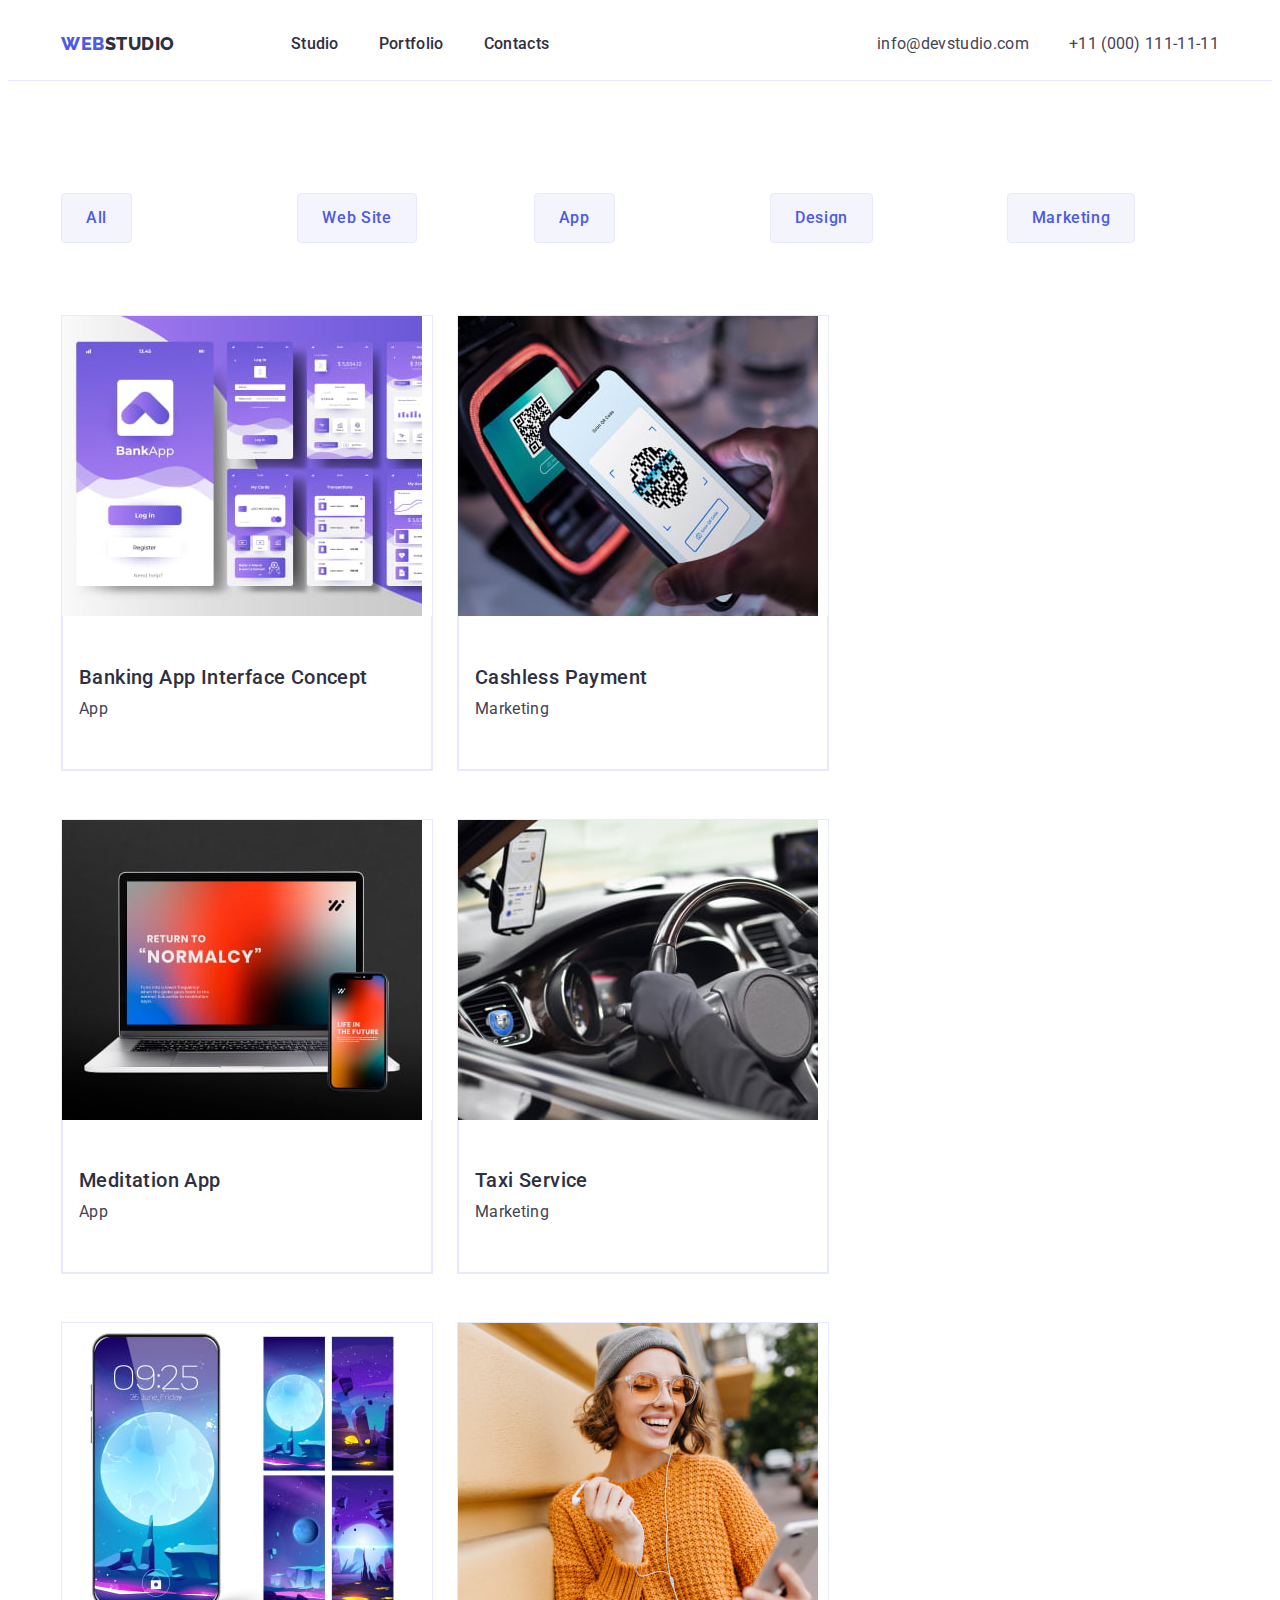
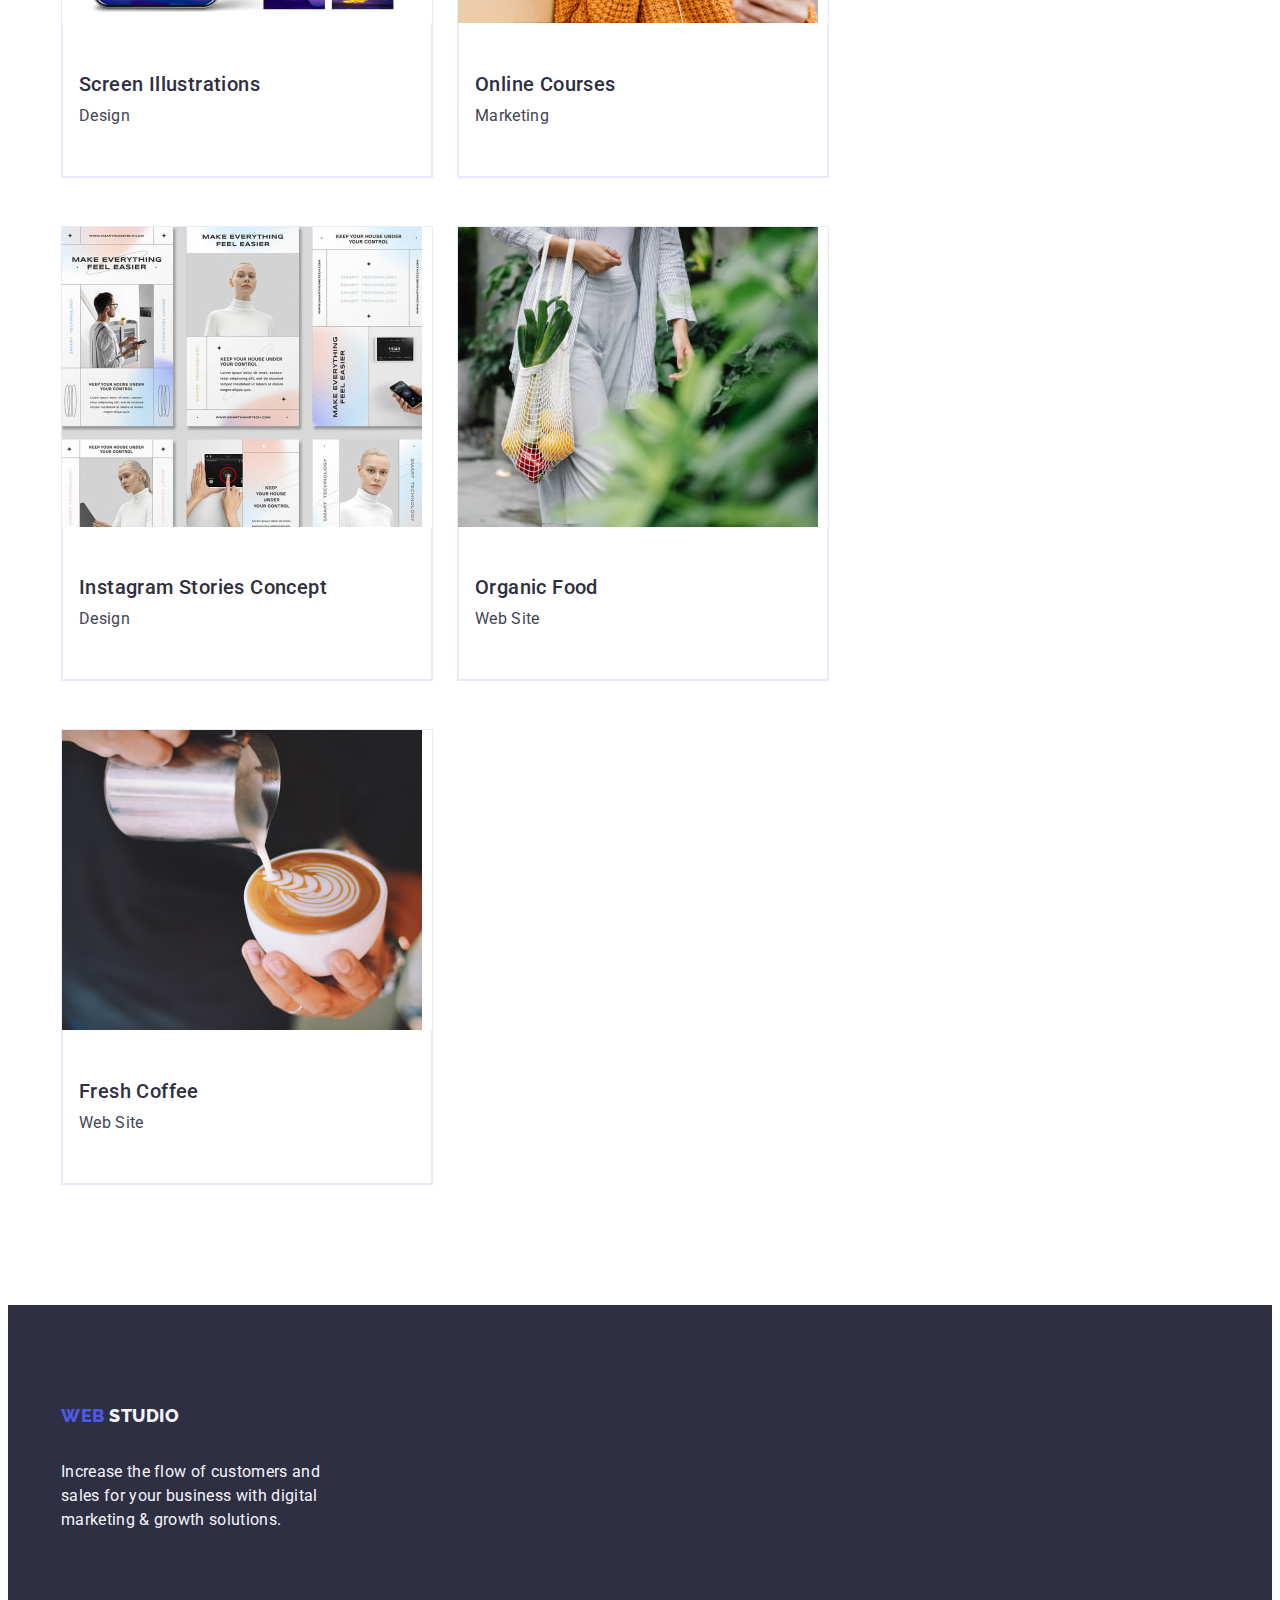
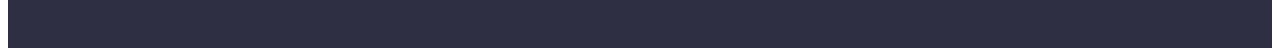
==== portfolio.html @ e8f27f3e "-s in class" ====
<!DOCTYPE html>
<html lang="en">

<head>
  <meta charset="UTF-8" />
  <meta name="viewport" content="width=device-width, initial-scale=1.0" />
  <title>Portfolio</title>
  <link rel="preconnect" href="https://fonts.googleapis.com">
  <link rel="preconnect" href="https://fonts.gstatic.com" crossorigin>
  <link
    href="https://fonts.googleapis.com/css2?family=Raleway:wght@800&family=Roboto:ital,wght@1,300;1,900&display=swap"
    rel="stylesheet">
  <link rel="stylesheet" href="https://cdnjs.cloudflare.com/ajax/libs/modern-normalize/2.0.0/modern-normalize.min.css"
    integrity="sha512-4xo8blKMVCiXpTaLzQSLSw3KFOVPWhm/TRtuPVc4WG6kUgjH6J03IBuG7JZPkcWMxJ5huwaBpOpnwYElP/m6wg=="
    crossorigin="anonymous" referrerpolicy="no-referrer" />
  <link rel="stylesheet" href="./css/styles.css" />
</head>

<body class="body">
  <div>
    <header class="block-header">
      <!--Top Line -->
      <div class="container-nav container">
        <nav class="navigation">
          <a class="link web-logo" href="./index.html">Web <span class="link studio-logo">Studio</span></a>

          <ul class="list-nav list">
            <li><a class="link-nav link" href="./index.html">Studio</a></li>
            <li><a class="link-nav link" href="./portfolio.html">Portfolio</a></li>
            <li><a class="link-nav link" href="">Contacts</a></li>
          </ul>
        </nav>
        <address class="adress">
          <ul class="list-adress list">
            <li class="asdress-menu">
              <a class="adress-link link" href="info@devstudio.com">info@devstudio.com</a>
            </li>
            <li class="asdress-menu">
              <a class="adress-link link" href="tel:+110001111111">+11 (000) 111-11-11 </a>
            </li>
          </ul>
        </address>
      </div>
    </header>

    <!-- main -->
    <main>

      <!-- Section Button -->
      <section class="section-but-port">

        <div class="container-but-port container">

          <h1 class="visually-hidden"> it cannot be empty </h1>

          <ul class="button-port-list list">
            <li class="button-port-item">
              <button class="link button-port-link" type="button">All</button>
            </li>
            <li class="button-port-item">
              <button class="link button-port-link" type="button">Web Site</button>
            </li>
            <li class="button-port-item">
              <button class="link button-port-link" type="button">App</button>
            </li>
            <li class="button-port-item">
              <button class="link button-port-link" type="button">Design</button>
            </li>
            <li class="button-port-item">
              <button class="link button-port-link" type="button">Marketing</button>
            </li>
          </ul>
          <!-- section image -->

          <ul class="images-list-port">

            <li class="images-link-port">
              <a class="link" href="#">
                <img src="./images/propose-app/img-app-1.jpg" alt="Banking App Interface Concept" width="360" />
                <div class="desc-title-port">
                  <h2 class="title-port-img">Banking App Interface Concept</h2>
                  <p class="text-desc-port">App</p>
                </div>
              </a>
            </li>

            <li class="images-link-port">
              <a class="link" href="#">
                <img class="link" src="./images/propose-app/img-app-2.jpg" alt="Cashless Payment" width="360" />
                <div class="desc-title-port">
                  <h2 class="title-port-img">Cashless Payment</h2>
                  <p class="text-desc-port">Marketing</p>
                </div>
              </a>
            </li>

            <li class="images-link-port">
              <a class="link" href="#">
                <img class="link" src="./images/propose-app/img-app-3.jpg" alt="Meditation App" width="360" />
                <div class="desc-title-port">
                  <h2 class="title-port-img">Meditation App</h2>
                  <p class="text-desc-port">App</p>
                </div>
              </a>
            </li>

            <li class="images-link-port">
              <a class="link" href="#">
                <img class="link" src="./images/marketing/img-mark-1.jpg" alt="Taxi Service" width="360" />
                <div class="desc-title-port">
                  <h2 class="title-port-img">Taxi Service</h2>
                  <p class="text-desc-port">Marketing</p>
                </div>
              </a>
            </li>

            <li class="images-link-port">
              <a class="link" href="#">
                <img class="link" src="./images/marketing/img-mark-2.jpg" alt="Screen Illustrations" width="360" />
                <div class="desc-title-port">
                  <h2 class="title-port-img">Screen Illustrations</h2>
                  <p class="text-desc-port">Design</p>
                </div>
              </a>
            </li>

            <li class="images-link-port">
              <a class="link" href="#">
                <img class="link" src="./images/marketing/img-mark-3.jpg" alt="Online Courses" width="360" />
                <div class="desc-title-port">
                  <h2 class="title-port-img">Online Courses</h2>
                  <p class="text-desc-port">Marketing</p>
                </div>
              </a>
            </li>

            <li class="images-link-port">
              <a class="link" href="#">
                <img class="link" src="./images/design-propose/img-des-1.jpg" alt="Instagram Stories Concept"
                  width="360" />
                <div class="desc-title-port">
                  <h2 class="title-port-img">Instagram Stories Concept</h2>
                  <p class="text-desc-port">Design</p>
                </div>
              </a>
            </li>

            <li class="images-link-port">
              <a class="link" href="#">
                <img class="link" src="./images/design-propose/img-des-2.jpg" alt="Organic Food" width="360" />
                <div class="desc-title-port">
                  <h2 class="title-port-img">Organic Food</h2>
                  <p class="text-desc-port">Web Site</p>
                </div>
              </a>
            </li>

            <li class="images-link-port">
              <a class="link" href="#">
                <img class="link" src="./images/design-propose/img-des-3.jpg" alt="Fresh Coffee" width="360" />
                <div class="desc-title-port">
                  <h2 class="title-port-img">Fresh Coffee</h2>
                  <p class="text-desc-port">Web Site</p>
                </div>
              </a>
            </li>

          </ul>
        </div>
      </section>
    </main>
    <footer class="footer">
      <div class="container-footer container">
        <a class="link web-logo-footer" href="./index.html">Web <span class="link studio-logo-footer">Studio</span>
        </a>
        <p class="text-desc-foot">
          Increase the flow of customers and sales for your business with digital
          marketing & growth solutions.
        </p>
      </div>
    </footer>
  </div>
</body>

</html>
---- css/styles.css ----
:root {
  --primary-white-color: #ffffff;
  --classic-background-color: #f4f4fd;
  --adres-text-color: #434455;
  --button-color: #4D5AE5;
  --nav-log-foot-color: #2e2f42;
  --brand-color: #404bbf;
  --prymary-fonts: 'Roboto', sans-serif;
  --title-font: 'Raleway', sans-serif;
  --cornflower,
  #E7E9FC;
}

/* base styles */
body {
  color: #434455;
  background-color: #ffffff;
  font-family: var(--prymary-fonts, 'Roboto', sans-serif);
  height: auto;
}

img {
  display: block;
  max-width: 100%;

}

.link {
  text-decoration: none;
}

.list {
  list-style: none;
}

/* visual hidden */
.visually-hidden {
  position: absolute;
  width: 1px;
  height: 1px;
  margin: -1px;
  border: 0;
  padding: 0;
  white-space: nowrap;
  clip-path: inset(100%);
  clip: rect(0 0 0 0);
  overflow: hidden;
}


/* container */
.container {
  max-width: 1158px;
  margin-top: 0 auto;
  margin-left: auto;
  margin-right: auto;
  padding-left: 15px;
  padding-right: 15px;


}

/* Top line */
.block-header {
  display: block;
  border-bottom: 1px solid #e7e9fc;
}

.container-nav {
  display: flex;
  justify-content: space-between;
  width: 1158px;
  height: 72px;
}

.navigation {
  display: flex;
  align-items: center;
  background-color: var(--primary-white-color, #ffffff);
}

.web-logo {
  display: flex;
  align-items: center;
  margin-right: 76px;
  font-family: "Raleway", sans-serif;
  color: #4D5AE5;
  font-size: 18px;
  font-style: normal;
  font-weight: 800;
  line-height: 1.17;
  /* 116.667% */
  letter-spacing: 0.03em;
  text-transform: uppercase;
  cursor: auto;
}

.studio-logo {
  color: var(--nav-log-foot-color, #2e2f42);
  cursor: auto;
}

.list-nav {
  display: flex;
  gap: 40px;
}

.link-nav {
  display: block;
  padding: 24px 0;
  color: var(--nav-log-foot-color, #2e2f42);
  font-style: normal;
  font-weight: 500;
  line-height: 1.5em;
  /* 150% */
  letter-spacing: 0.02em;
  text-decoration: none;
  list-style: none;

}

.link-nav:hover,
.link-nav:focus {
  color: #404bbf;
}

.adress {
  display: flex;
  align-items: center;
  font-style: normal;
}

.list-adress {
  display: flex;
  gap: 40px;
  margin: 0;
  padding: 0;
}

.adsress-menu {}

.adress-link {
  color: var(--adres-text-color, #434455);
  font-size: 16px;
  font-weight: 400;
  line-height: 1.5rem;
  /* 150% */
  letter-spacing: 0.02rem;
  text-decoration: none;
  list-style: none;
  gap: 40px;
}

.adress-link:hover,
.adress-link:focus {
  color: #404bbf
}

/* 
main section 
*/
.block-main {}

/* dark block section */
.sections-dark {
  padding: 188px 0;
  background: var(--nav-log-foot-color, #2e2f42);
}

.container-main {
  display: flex;
  padding: 0 15px;
  margin: 0 auto;
  flex-direction: column;
  align-items: center;
  margin: 0 auto;

}

.title-major {
  display: block;
  margin-bottom: 48px;
  max-width: 496px;
  margin-left: auto;
  margin-right: auto;
  font-family: 'Roboto', sans-serif;
  color: var(--primary-white-color, #ffffff);
  font-size: 56px;
  font-style: normal;
  font-weight: 700;
  line-height: 1.07;
  /* 107.143% */
  letter-spacing: 0.02em;
  text-align: center;
}


.major-button {
  display: block;
  margin-left: auto;
  margin-right: auto;
  padding: 16px 32px;
  gap: 10px;
  min-width: 169px;
  height: 56px;
  border: none;
  margin-bottom: 48px;
  background: var(--button-colors, #4d5ae5);
  color: var(--primary-white-color, #ffffff);
  font-family: 'Roboto', sans-serif;
  font-size: 16px;
  font-style: normal;
  font-weight: 500;
  line-height: 1.5;
  /* 107.143% */
  letter-spacing: 0.04em;
  cursor: pointer;
  border-radius: 4px;
}

.major-button:hover,
.major-button:focus {
  background: var(--brand-color, #404bbf);
}


/* Fatures section */
.sections-feature {
  padding: 120px 0;
  display: block;
  background-color: #FFFFFF;
}

.furture-container {
  display: flex;
  align-items: baseline;
  justify-content: space-between;
  margin: 0;
  padding: 0;
}

.future-list {
  display: flex;
  padding: 0%;
  margin: 0%;
  gap: 24px;
  align-content: space-between;

}

.title-future-desc {
  width: calc((100% - 72px) / 4);
}

.title-future {
  margin-bottom: 8px;
  color: var(--nav-log-foot-color, #2e2f42);
  font-size: 1.25rem;
  font-style: normal;
  font-weight: 500;
  line-height: 1.5rem;
  /* 120% */
  letter-spacing: 0.02em;
  text-align: center;
}

.text-desc {
  display: flex;
  margin-top: 8px;
  text-align: start;
  color: var(--adres-text-color, #434455);
  font-size: 1rem;
  font-style: normal;
  font-weight: 400;
  line-height: 1.5em;
  /* 150% */
  letter-spacing: 0.02rem;
}

/* What are we doing section */
.sections-what-are {
  padding: 120px 0;
  display: block;
  background-color: #F4F4FD;
}

.container-what-img {
  display: block;
  margin-bottom: 72px;
  flex-direction: row;
}

.title-whatare-item {
  color: var(--nav-log-foot-color, #2e2f42);
  font-size: 36px;
  font-style: normal;
  font-weight: 700;
  line-height: 1.11em;
  /* 111.111% */
  letter-spacing: 0.02em;
  text-transform: capitalize;
  text-align: center;
  margin-bottom: 72px;
  padding: 0;
}

.block-image-what {
  display: flex;
  justify-content: center;
  margin: 0;
  padding: 0;
  gap: 24px;
}



.block-image-line {
  width: calc((100% - 48px) / 3);
}

/* Team section */
.sections-team {
  padding: 120px 0;
  background-color: #F4F4FD;
}

.container-taem {
  max-width: 1158px;
  margin-top: 0 auto;
  margin-left: auto;
  margin-right: auto;
  padding-left: 15px;
  padding-right: 15px;
  flex-direction: column;
  justify-content: center;
  flex-direction: row;
}

.title-team-list {
  margin-bottom: 72px;
  color: var(--nav-log-foot-color, #2e2f42);
  font-size: 36px;
  font-style: normal;
  font-weight: 700;
  line-height: 1.11em;
  /* 111.111% */
  letter-spacing: 0.02em;
  text-transform: capitalize;
  text-align: center;
}

.team-box-list {
  display: flex;
  justify-content: center;
  gap: 24px;
  margin: 0;
  padding: 0;
}

.title-our-team {
  background-color: #FFFFFF;
  border-radius: 0px 0px 4px 4px;
  width: calc((100% - 72px) / 4);
}

.name-our-team {
  padding-top: 32px;
  padding-bottom: 32px;

}

.team-list-name {
  font-size: 20px;
  letter-spacing: 0.02em;
  font-weight: 500;
  color: var(--navy-blue);
  line-height: 1.2;
  margin-bottom: 38px;
  margin-bottom: 8px;
  text-align: center;
}

.desc-name {
  padding: 8px;
  color: var(--adres-text-color, #434455);
  font-size: 1rem;
  font-style: normal;
  font-weight: 400;
  line-height: 1.5em;
  /* 150% */
  letter-spacing: 0.02rem;
  text-align: center;
}


/* Footer section */
.footer {
  padding: 100px 0;
  background: var(--nav-log-foot-color, #2e2f42);
}

.container-footer {
  display: block;
  flex-direction: row;
}

.web-logo-footer {
  display: inline-block;
  color: var(--button-colors, #4d5ae5);
  font-family: "Raleway", sans-serif;
  font-size: 18px;
  font-style: normal;
  font-weight: 800;
  line-height: 1.17em;
  letter-spacing: 0.03em;
  text-transform: uppercase;
  margin-bottom: 16px;
}

.studio-logo-footer {
  color: #f4f4fd;
  margin-bottom: 16px;
}

.text-desc-foot {
  display: block;
  margin-bottom: 16px;
  align-items: flex-start;
  margin-top: 17.5px;
  width: 264px;
  height: auto;
  color: var(--classic-background-color, #f4f4fd);
  font-size: 16px;
  font-style: normal;
  font-weight: 400;
  line-height: 1.5rem;
  /* 150% */
  letter-spacing: 0.02rem;
}

/* Porfolio */
/* sektion button */
.section-but-port {
  padding: 96px 0 120px 0;
  display: block;
}

.container-but-port {
  justify-content: center;
}

.button-port-list {
  display: flex;
  justify-content: center;
  gap: 24px;
  margin-bottom: 72px;
  padding: 0;
}

.button-port-item {
  width: calc((100% - 48px) / 3);
}

.button-port-link {
  display: flex;
  padding: 12px 24px;
  justify-content: center;
  align-items: center;
  border-radius: 4px;
  border: 1px solid var(--cornflower, #E7E9FC);
  color: var(--button-colors, #4d5ae5);
  background-color: var(--classic-background-color, #f4f4fd);
  font-family: "Roboto", sans-serif;
  font-weight: 500;
  font-size: 16px;
  line-height: 1.5em;
  letter-spacing: 0.04em;
  cursor: pointer;
}

.button-port-link:hover,
.button-port-link:focus {
  color: #FFFFFF;
  background-color: #404bbf;
  border: 1px solid transparent;
}

/* Images section */


.images-list-port {
  display: flex;
  flex-wrap: wrap;
  column-gap: 24px;
  row-gap: 48px;
  padding: 0;
  margin: 0;
  list-style: none;

}

.images-link-port {
  border: 1px solid var(--cornflower, #E7E9FC);
  width: calc((100% - 48px) / 3);
  list-style: none;

}

.desc-title-port {
  padding: 32px 16px;
  border: 1px solid #e7e9fc;
  border-top: none;
}

.title-port-img {
  color: var(--nav-log-foot-color, #2e2f42);
  font-size: 20px;
  font-style: normal;
  font-weight: 500;
  line-height: 1.2em;
  /* 120% */
  letter-spacing: 0.02em;
  margin-bottom: 8px
}

.text-desc-port {
  margin-top: 8px;
  color: var(--adres-text-color, #434455);
  font-size: 16px;
  font-style: normal;
  font-weight: 400;
  line-height: 1.5rem;
  /* 150% */
  letter-spacing: 0.02rem;
}
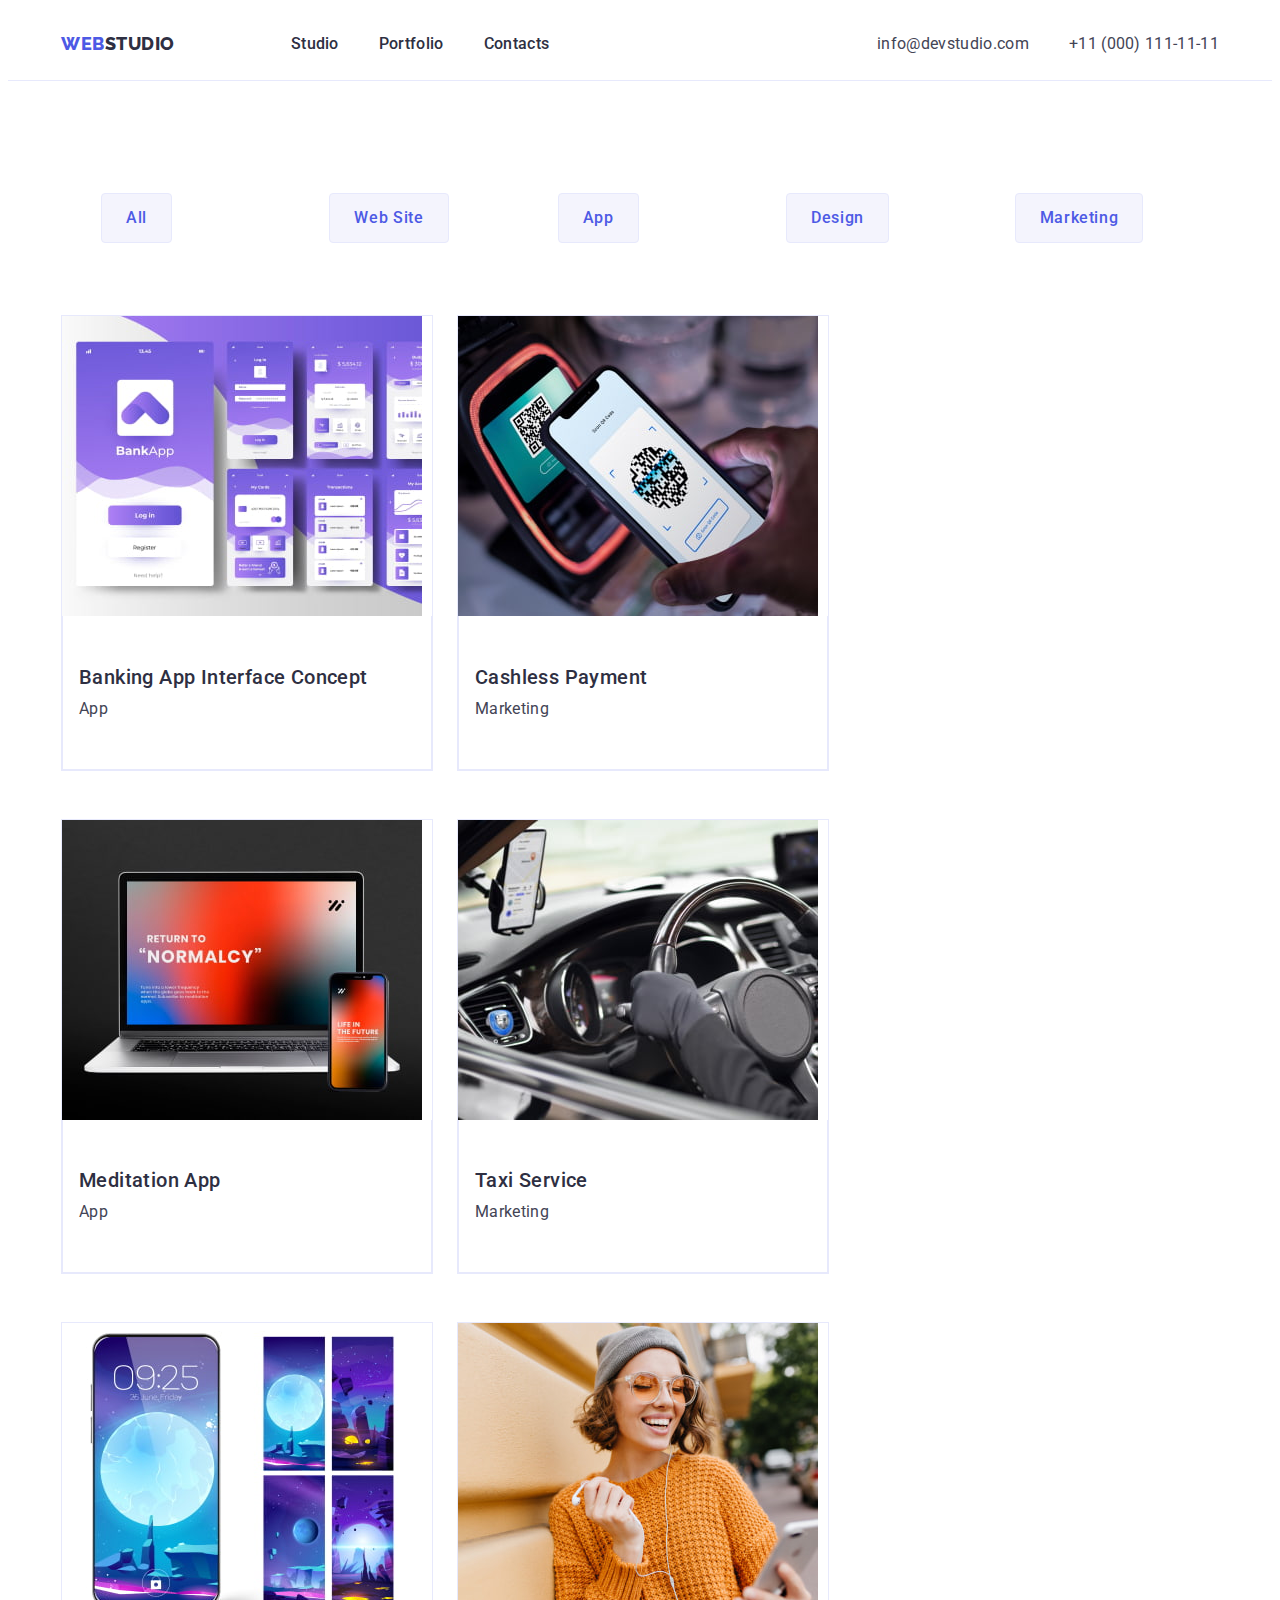
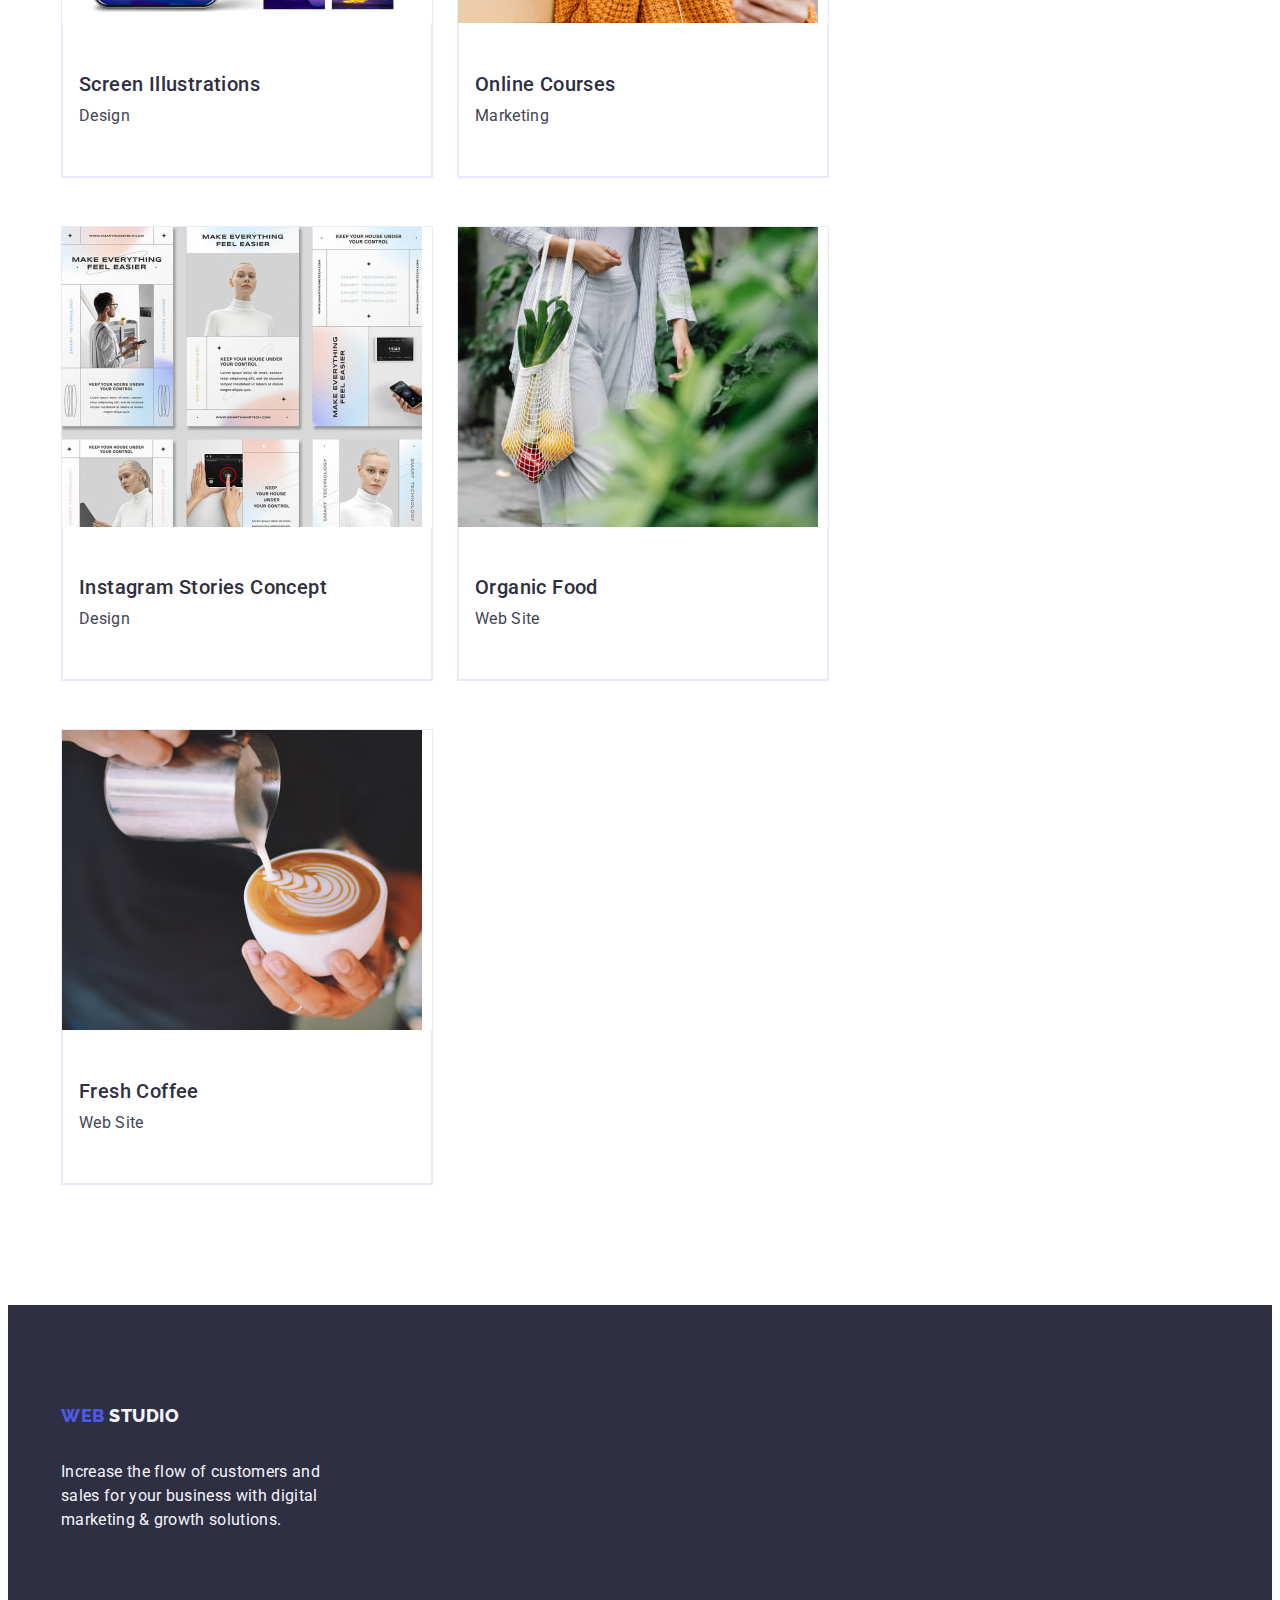
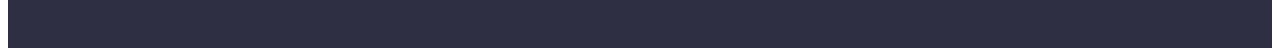
==== commit eb6ee27a: "margin what are" ====
--- a/portfolio.html
+++ b/portfolio.html
@@ -55,19 +55,19 @@
 
           <ul class="button-port-list list">
             <li class="button-port-item">
-              <button class="link button-port-link" type="button">All</button>
+              <button class="button-port-link link" type="button">All</button>
             </li>
             <li class="button-port-item">
-              <button class="link button-port-link" type="button">Web Site</button>
+              <button class="button-port-link link" type="button">Web Site</button>
             </li>
             <li class="button-port-item">
-              <button class="link button-port-link" type="button">App</button>
+              <button class="button-port-link link" type="button">App</button>
             </li>
             <li class="button-port-item">
-              <button class="link button-port-link" type="button">Design</button>
+              <button class="button-port-link link" type="button">Design</button>
             </li>
             <li class="button-port-item">
-              <button class="link button-port-link" type="button">Marketing</button>
+              <button class="button-port-link link" type="button">Marketing</button>
             </li>
           </ul>
           <!-- section image -->
--- a/css/styles.css
+++ b/css/styles.css
@@ -286,7 +286,8 @@
 
 .container-what-img {
   display: block;
-  margin-bottom: 72px;
+  margin: 0;
+  padding: 0;
   flex-direction: row;
 }
 
@@ -307,8 +308,7 @@
 .block-image-what {
   display: flex;
   justify-content: center;
-  margin: 0;
-  padding: 0;
+  margin-bottom: 72px;
   gap: 24px;
 }
 
@@ -454,7 +454,6 @@
   justify-content: center;
   gap: 24px;
   margin-bottom: 72px;
-  padding: 0;
 }
 
 .button-port-item {
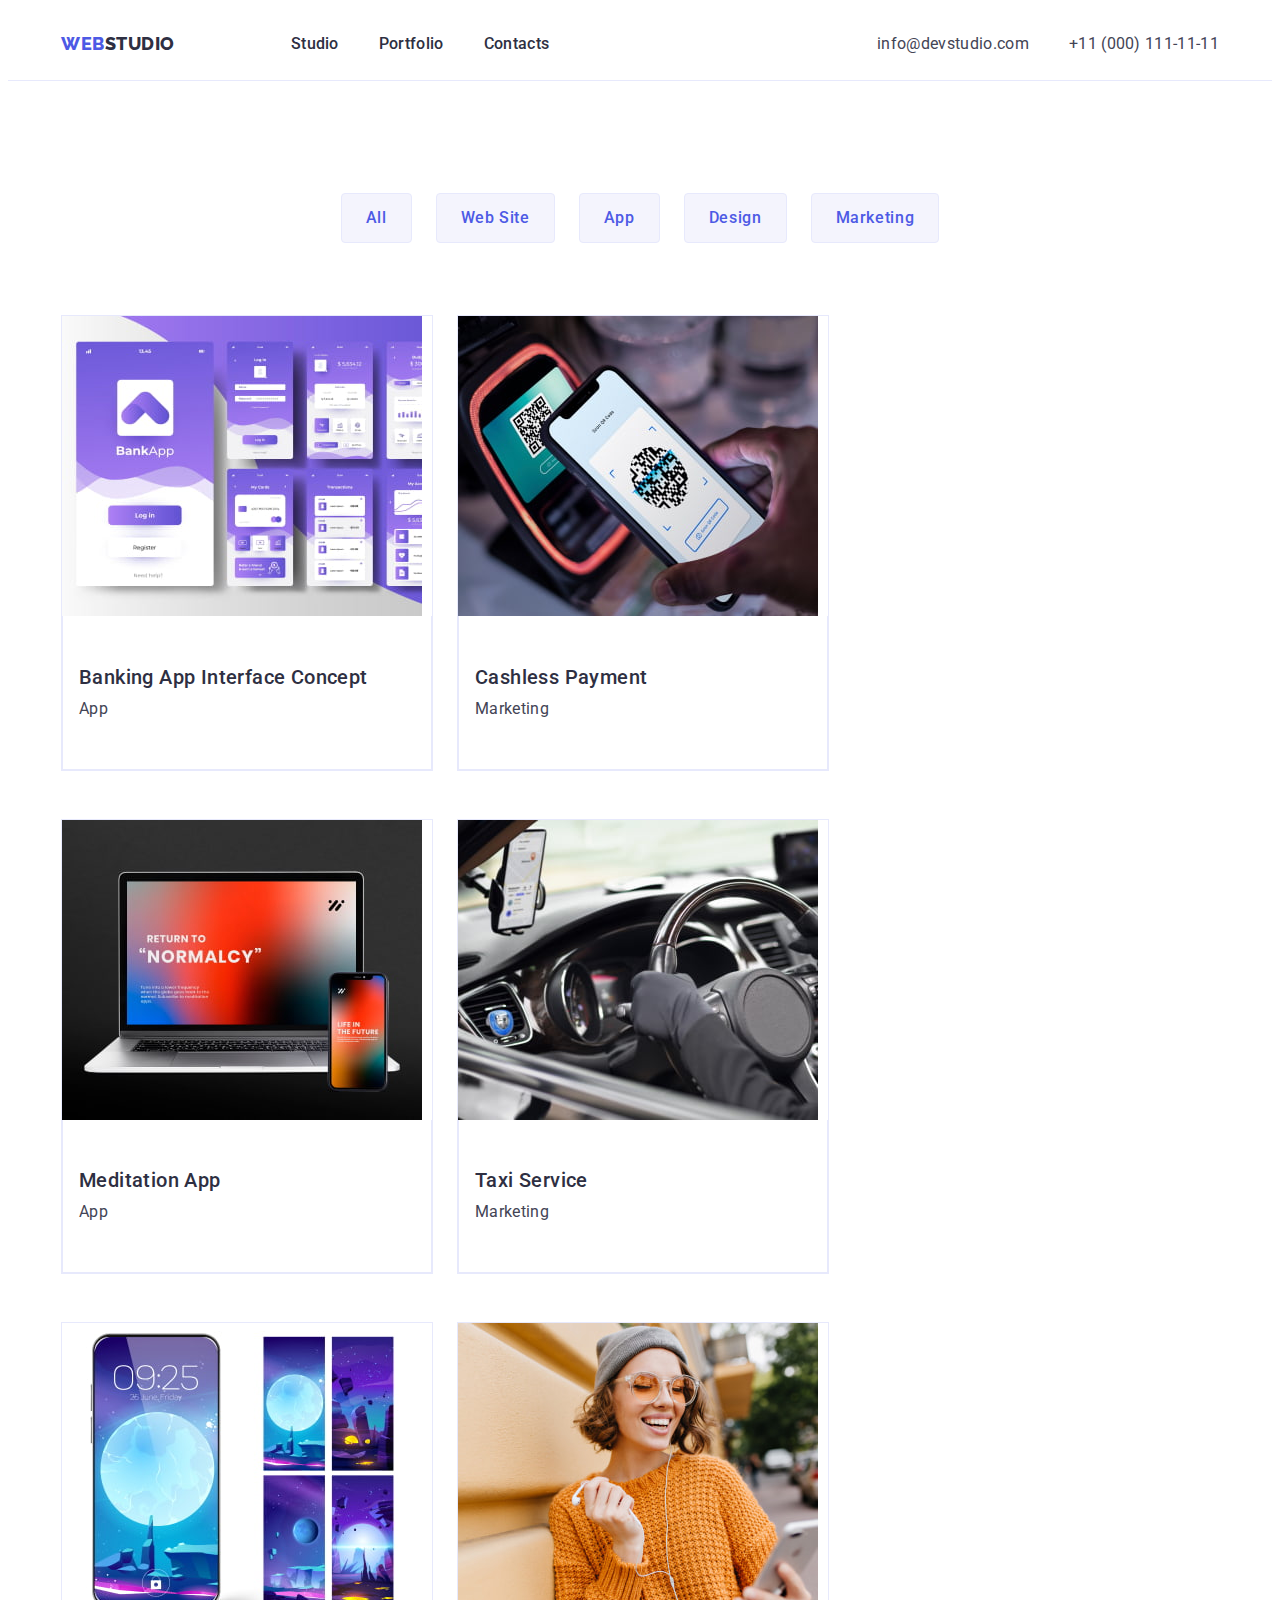
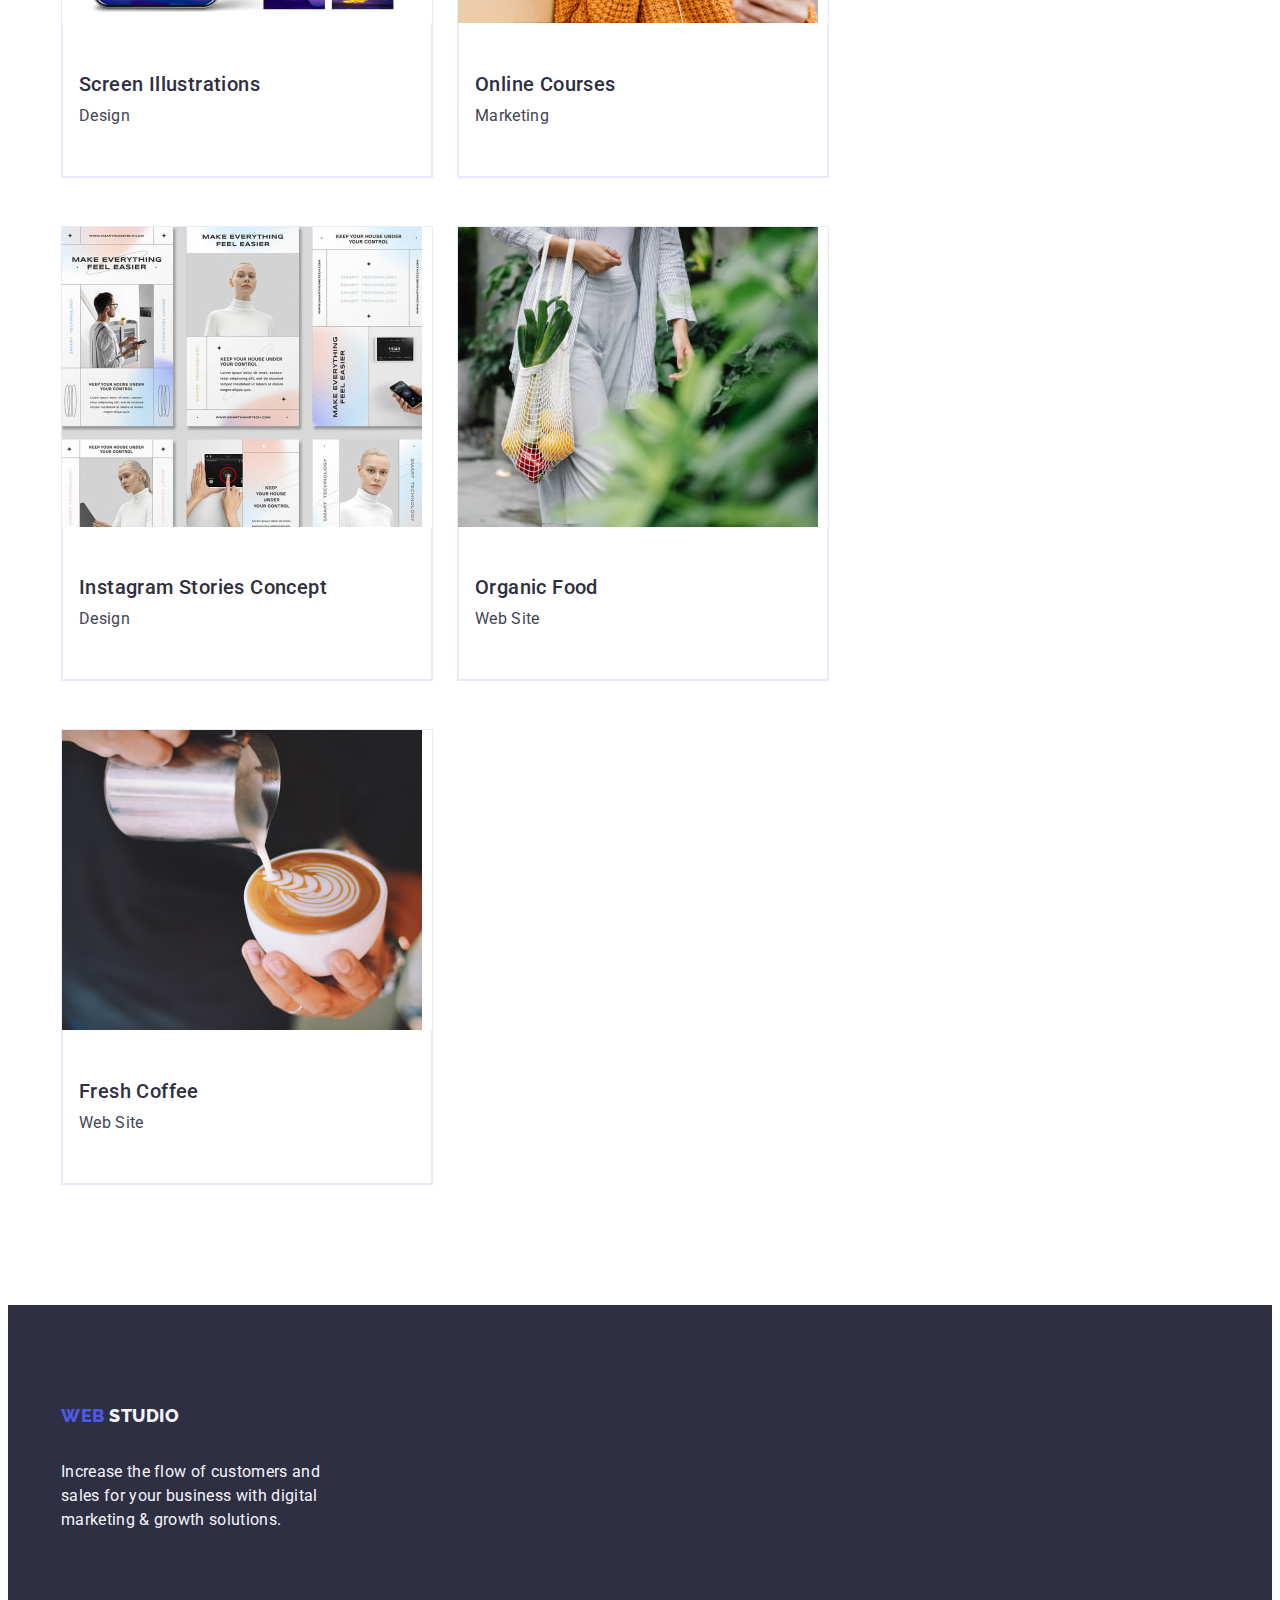
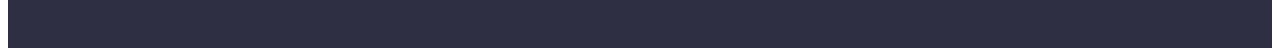
==== commit ba85b634: "block dark" ====
--- a/portfolio.html
+++ b/portfolio.html
@@ -7,8 +7,7 @@
   <title>Portfolio</title>
   <link rel="preconnect" href="https://fonts.googleapis.com">
   <link rel="preconnect" href="https://fonts.gstatic.com" crossorigin>
-  <link
-    href="https://fonts.googleapis.com/css2?family=Raleway:wght@800&family=Roboto:ital,wght@1,300;1,900&display=swap"
+  <link href="https://fonts.googleapis.com/css2?family=Raleway:wght@800&family=Roboto:wght@400;500;700;900&display=swap"
     rel="stylesheet">
   <link rel="stylesheet" href="https://cdnjs.cloudflare.com/ajax/libs/modern-normalize/2.0.0/modern-normalize.min.css"
     integrity="sha512-4xo8blKMVCiXpTaLzQSLSw3KFOVPWhm/TRtuPVc4WG6kUgjH6J03IBuG7JZPkcWMxJ5huwaBpOpnwYElP/m6wg=="
--- a/css/styles.css
+++ b/css/styles.css
@@ -169,16 +169,10 @@
 
 .container-main {
   display: flex;
-  padding: 0 15px;
-  margin: 0 auto;
-  flex-direction: column;
-  align-items: center;
-  margin: 0 auto;
 
 }
 
 .title-major {
-  display: block;
   margin-bottom: 48px;
   max-width: 496px;
   margin-left: auto;
@@ -228,7 +222,7 @@
 .sections-feature {
   padding: 120px 0;
   display: block;
-  background-color: #FFFFFF;
+  background-color: var(--primary-white-color, #ffffff);
 }
 
 .furture-container {
@@ -280,14 +274,18 @@
 /* What are we doing section */
 .sections-what-are {
   padding: 120px 0;
-  display: block;
-  background-color: #F4F4FD;
+  background-color: var(--primary-white-color, #ffffff);
 }
 
 .container-what-img {
-  display: block;
-  margin: 0;
-  padding: 0;
+  max-width: 1158px;
+  margin-top: 0 auto;
+  margin-left: auto;
+  margin-right: auto;
+  padding-left: 15px;
+  padding-right: 15px;
+  flex-direction: column;
+  justify-content: center;
   flex-direction: row;
 }
 
@@ -309,10 +307,9 @@
   display: flex;
   justify-content: center;
   margin-bottom: 72px;
+  padding: 0;
   gap: 24px;
 }
-
-
 
 .block-image-line {
   width: calc((100% - 48px) / 3);
@@ -452,12 +449,10 @@
 .button-port-list {
   display: flex;
   justify-content: center;
+  align-items: center;
   gap: 24px;
   margin-bottom: 72px;
-}
-
-.button-port-item {
-  width: calc((100% - 48px) / 3);
+  padding: 0;
 }
 
 .button-port-link {
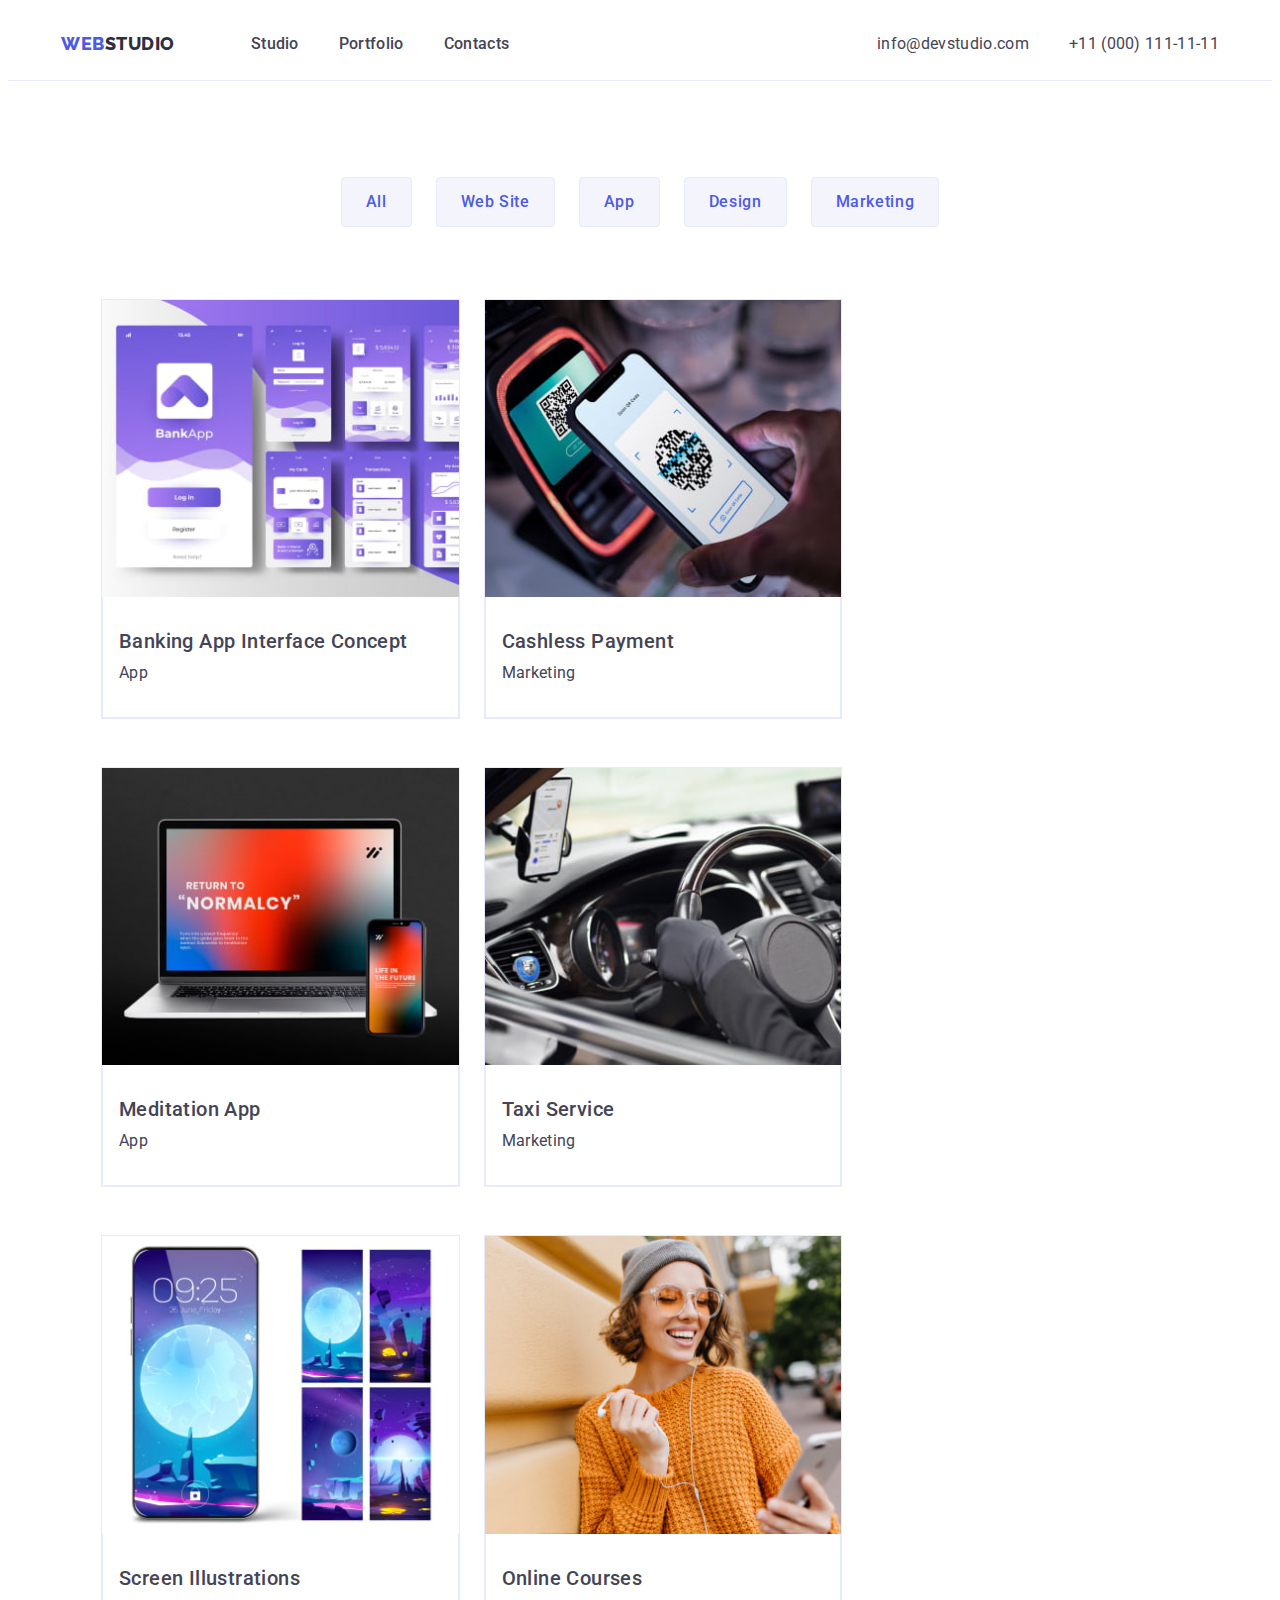
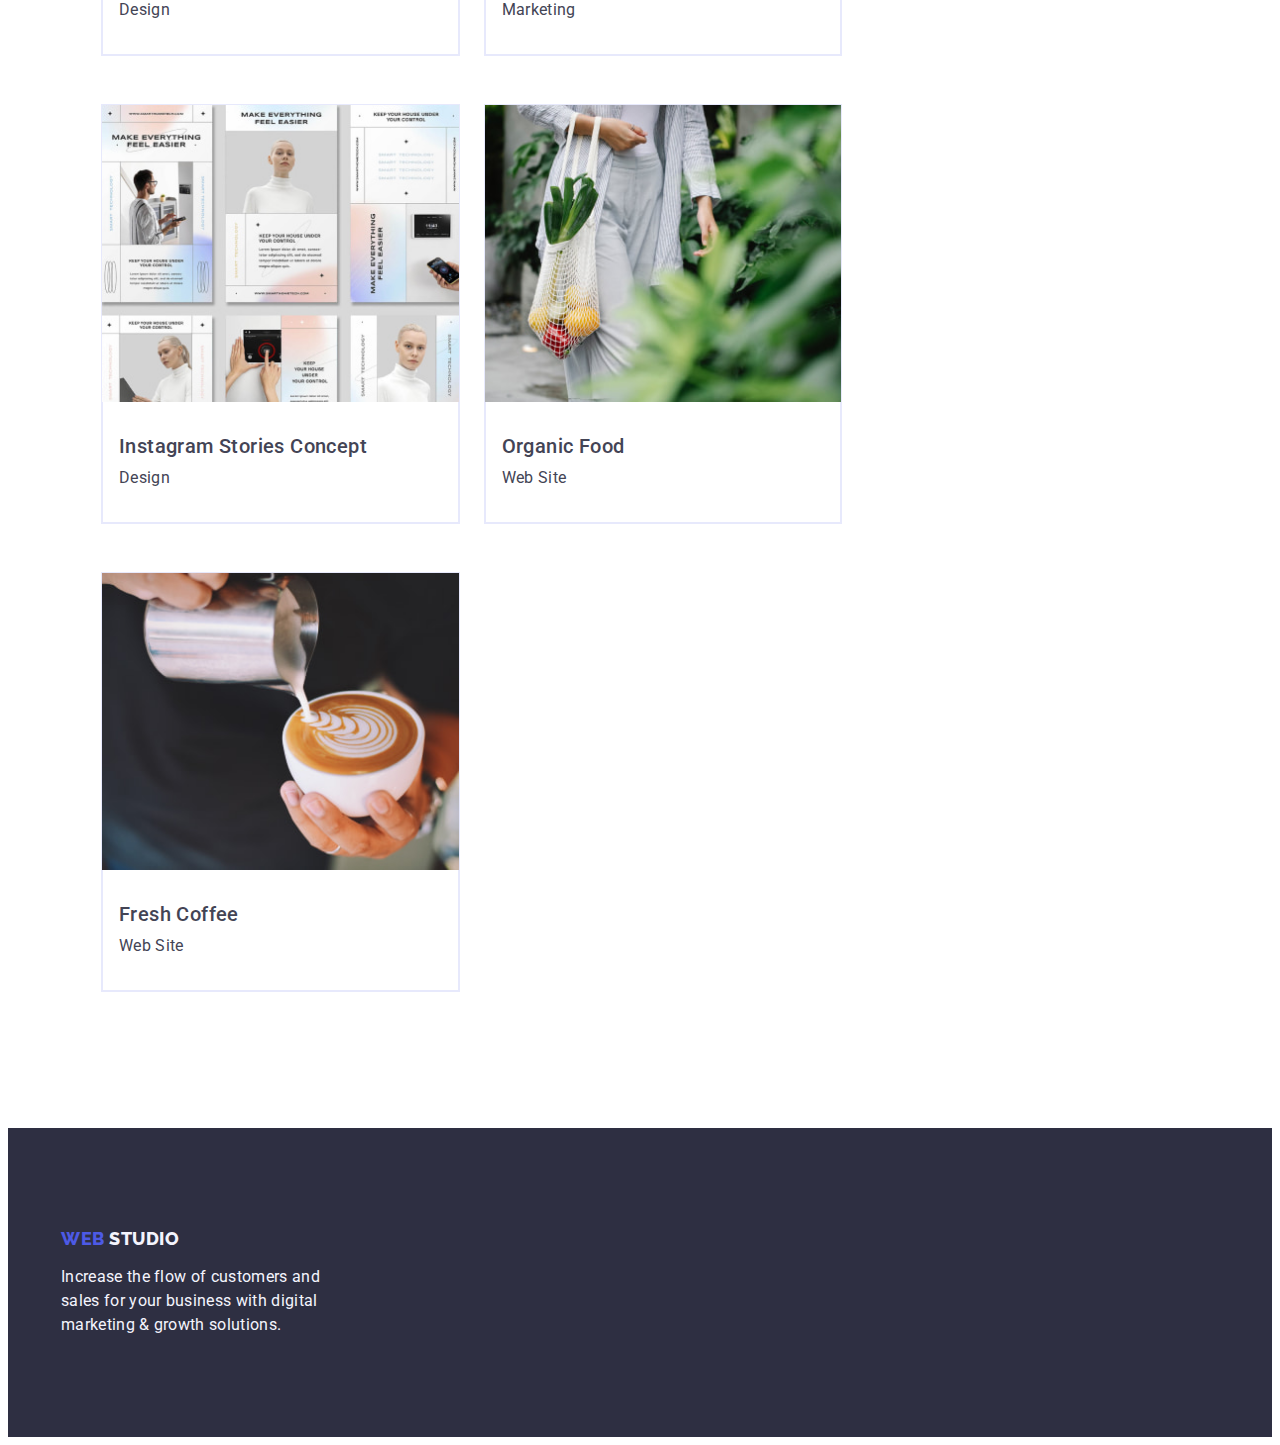
==== commit 4781cf23: "img" ====
--- a/portfolio.html
+++ b/portfolio.html
@@ -75,7 +75,8 @@
 
             <li class="images-link-port">
               <a class="link" href="#">
-                <img src="./images/propose-app/img-app-1.jpg" alt="Banking App Interface Concept" width="360" />
+                <img src="./images/propose-app/img-app-1.jpg" alt="Banking App Interface Concept" width="360"
+                  height="300" />
                 <div class="desc-title-port">
                   <h2 class="title-port-img">Banking App Interface Concept</h2>
                   <p class="text-desc-port">App</p>
@@ -85,7 +86,8 @@
 
             <li class="images-link-port">
               <a class="link" href="#">
-                <img class="link" src="./images/propose-app/img-app-2.jpg" alt="Cashless Payment" width="360" />
+                <img class="link" src="./images/propose-app/img-app-2.jpg" alt="Cashless Payment" width="360"
+                  height="300" />
                 <div class="desc-title-port">
                   <h2 class="title-port-img">Cashless Payment</h2>
                   <p class="text-desc-port">Marketing</p>
@@ -95,7 +97,8 @@
 
             <li class="images-link-port">
               <a class="link" href="#">
-                <img class="link" src="./images/propose-app/img-app-3.jpg" alt="Meditation App" width="360" />
+                <img class="link" src="./images/propose-app/img-app-3.jpg" alt="Meditation App" width="360"
+                  height="300" />
                 <div class="desc-title-port">
                   <h2 class="title-port-img">Meditation App</h2>
                   <p class="text-desc-port">App</p>
@@ -105,7 +108,7 @@
 
             <li class="images-link-port">
               <a class="link" href="#">
-                <img class="link" src="./images/marketing/img-mark-1.jpg" alt="Taxi Service" width="360" />
+                <img class="link" src="./images/marketing/img-mark-1.jpg" alt="Taxi Service" width="360" height="300" />
                 <div class="desc-title-port">
                   <h2 class="title-port-img">Taxi Service</h2>
                   <p class="text-desc-port">Marketing</p>
@@ -115,7 +118,8 @@
 
             <li class="images-link-port">
               <a class="link" href="#">
-                <img class="link" src="./images/marketing/img-mark-2.jpg" alt="Screen Illustrations" width="360" />
+                <img class="link" src="./images/marketing/img-mark-2.jpg" alt="Screen Illustrations" width="360"
+                  height="300" />
                 <div class="desc-title-port">
                   <h2 class="title-port-img">Screen Illustrations</h2>
                   <p class="text-desc-port">Design</p>
@@ -125,7 +129,8 @@
 
             <li class="images-link-port">
               <a class="link" href="#">
-                <img class="link" src="./images/marketing/img-mark-3.jpg" alt="Online Courses" width="360" />
+                <img class="link" src="./images/marketing/img-mark-3.jpg" alt="Online Courses" width="360"
+                  height="300" />
                 <div class="desc-title-port">
                   <h2 class="title-port-img">Online Courses</h2>
                   <p class="text-desc-port">Marketing</p>
@@ -136,7 +141,7 @@
             <li class="images-link-port">
               <a class="link" href="#">
                 <img class="link" src="./images/design-propose/img-des-1.jpg" alt="Instagram Stories Concept"
-                  width="360" />
+                  width="360" height="300" />
                 <div class="desc-title-port">
                   <h2 class="title-port-img">Instagram Stories Concept</h2>
                   <p class="text-desc-port">Design</p>
@@ -146,7 +151,8 @@
 
             <li class="images-link-port">
               <a class="link" href="#">
-                <img class="link" src="./images/design-propose/img-des-2.jpg" alt="Organic Food" width="360" />
+                <img class="link" src="./images/design-propose/img-des-2.jpg" alt="Organic Food" width="360"
+                  height="300" />
                 <div class="desc-title-port">
                   <h2 class="title-port-img">Organic Food</h2>
                   <p class="text-desc-port">Web Site</p>
@@ -156,7 +162,8 @@
 
             <li class="images-link-port">
               <a class="link" href="#">
-                <img class="link" src="./images/design-propose/img-des-3.jpg" alt="Fresh Coffee" width="360" />
+                <img class="link" src="./images/design-propose/img-des-3.jpg" alt="Fresh Coffee" width="360"
+                  height="300" />
                 <div class="desc-title-port">
                   <h2 class="title-port-img">Fresh Coffee</h2>
                   <p class="text-desc-port">Web Site</p>
--- a/css/styles.css
+++ b/css/styles.css
@@ -19,18 +19,55 @@
   height: auto;
 }
 
-img {
-  display: block;
-  max-width: 100%;
-
+h1,
+h2,
+h3,
+h4,
+h5,
+h6,
+p {
+  margin: 0;
 }
 
 .link {
   text-decoration: none;
+  color: currentColor;
 }
 
 .list {
   list-style: none;
+  padding: 0;
+  margin: 0;
+}
+
+/* IMG gum */
+
+img {
+  display: block;
+  max-width: 100%;
+  height: auto;
+}
+
+button {
+  display: block;
+  font-family: inherit;
+  cursor: pointer;
+}
+
+/* reset ends */
+.section {
+  padding-bottom: 120px;
+}
+
+/* container */
+.container {
+  max-width: 1158px;
+  margin: 0 auto;
+  padding: 0 15px;
+
+  /* Рамки, підсвічують контерйнер */
+  /* outline: 2px solid red;
+  outline-offset: -2px; */
 }
 
 /* visual hidden */
@@ -47,30 +84,15 @@
   overflow: hidden;
 }
 
-
-/* container */
-.container {
-  max-width: 1158px;
-  margin-top: 0 auto;
-  margin-left: auto;
-  margin-right: auto;
-  padding-left: 15px;
-  padding-right: 15px;
-
-
-}
-
 /* Top line */
 .block-header {
-  display: block;
   border-bottom: 1px solid #e7e9fc;
 }
 
 .container-nav {
   display: flex;
   justify-content: space-between;
-  width: 1158px;
-  height: 72px;
+
 }
 
 .navigation {
@@ -92,30 +114,27 @@
   /* 116.667% */
   letter-spacing: 0.03em;
   text-transform: uppercase;
-  cursor: auto;
 }
 
 .studio-logo {
   color: var(--nav-log-foot-color, #2e2f42);
-  cursor: auto;
+
 }
 
 .list-nav {
   display: flex;
   gap: 40px;
+  font-size: 16px;
+  line-height: 1.5;
+  letter-spacing: 0.02em;
+  color: var(--navy-blue);
+  font-weight: 500;
 }
 
 .link-nav {
   display: block;
   padding: 24px 0;
-  color: var(--nav-log-foot-color, #2e2f42);
-  font-style: normal;
-  font-weight: 500;
-  line-height: 1.5em;
-  /* 150% */
-  letter-spacing: 0.02em;
-  text-decoration: none;
-  list-style: none;
+  font-style: normal;
 
 }
 
@@ -125,35 +144,31 @@
 }
 
 .adress {
-  display: flex;
-  align-items: center;
-  font-style: normal;
+  font-size: 16px;
+  color: var(--adres-text-color);
+  line-height: 1.5;
+  font-style: normal;
+  letter-spacing: 0.02em;
 }
 
 .list-adress {
   display: flex;
   gap: 40px;
-  margin: 0;
-  padding: 0;
+  align-items: center;
 }
 
 .adsress-menu {}
 
 .adress-link {
-  color: var(--adres-text-color, #434455);
-  font-size: 16px;
-  font-weight: 400;
-  line-height: 1.5rem;
-  /* 150% */
-  letter-spacing: 0.02rem;
-  text-decoration: none;
-  list-style: none;
+  display: block;
+  padding-top: 24px;
+  padding-bottom: 24px;
   gap: 40px;
 }
 
 .adress-link:hover,
 .adress-link:focus {
-  color: #404bbf
+  color: var (--brand-color);
 }
 
 /* 
@@ -165,10 +180,13 @@
 .sections-dark {
   padding: 188px 0;
   background: var(--nav-log-foot-color, #2e2f42);
+  flex-shrink: 0;
 }
 
 .container-main {
   display: flex;
+  flex-direction: column;
+  align-items: center;
 
 }
 
@@ -177,7 +195,6 @@
   max-width: 496px;
   margin-left: auto;
   margin-right: auto;
-  font-family: 'Roboto', sans-serif;
   color: var(--primary-white-color, #ffffff);
   font-size: 56px;
   font-style: normal;
@@ -190,9 +207,7 @@
 
 
 .major-button {
-  display: block;
-  margin-left: auto;
-  margin-right: auto;
+  margin: 0;
   padding: 16px 32px;
   gap: 10px;
   min-width: 169px;
@@ -201,15 +216,15 @@
   margin-bottom: 48px;
   background: var(--button-colors, #4d5ae5);
   color: var(--primary-white-color, #ffffff);
-  font-family: 'Roboto', sans-serif;
+  font-family: var (--prymary-fonts);
   font-size: 16px;
   font-style: normal;
   font-weight: 500;
   line-height: 1.5;
   /* 107.143% */
   letter-spacing: 0.04em;
-  cursor: pointer;
   border-radius: 4px;
+  align-items: center;
 }
 
 .major-button:hover,
@@ -220,23 +235,15 @@
 
 /* Fatures section */
 .sections-feature {
-  padding: 120px 0;
-  display: block;
-  background-color: var(--primary-white-color, #ffffff);
-}
-
-.furture-container {
-  display: flex;
-  align-items: baseline;
-  justify-content: space-between;
-  margin: 0;
-  padding: 0;
-}
+  padding-top: 120px;
+  background-colocolor: #ffffff;
+}
+
+.furture-container {}
 
 .future-list {
   display: flex;
-  padding: 0%;
-  margin: 0%;
+  flex-wrap: wrap;
   gap: 24px;
   align-content: space-between;
 
@@ -255,13 +262,10 @@
   line-height: 1.5rem;
   /* 120% */
   letter-spacing: 0.02em;
-  text-align: center;
+  text-align: start;
 }
 
 .text-desc {
-  display: flex;
-  margin-top: 8px;
-  text-align: start;
   color: var(--adres-text-color, #434455);
   font-size: 1rem;
   font-style: normal;
@@ -273,21 +277,11 @@
 
 /* What are we doing section */
 .sections-what-are {
-  padding: 120px 0;
-  background-color: var(--primary-white-color, #ffffff);
-}
-
-.container-what-img {
-  max-width: 1158px;
-  margin-top: 0 auto;
-  margin-left: auto;
-  margin-right: auto;
-  padding-left: 15px;
-  padding-right: 15px;
-  flex-direction: column;
-  justify-content: center;
-  flex-direction: row;
-}
+  padding-top: 120px;
+  background-color: #FFFFFF;
+}
+
+.container-what-img {}
 
 .title-whatare-item {
   color: var(--nav-log-foot-color, #2e2f42);
@@ -300,14 +294,12 @@
   text-transform: capitalize;
   text-align: center;
   margin-bottom: 72px;
-  padding: 0;
+
 }
 
 .block-image-what {
   display: flex;
-  justify-content: center;
-  margin-bottom: 72px;
-  padding: 0;
+  flex-wrap: wrap;
   gap: 24px;
 }
 
@@ -317,21 +309,11 @@
 
 /* Team section */
 .sections-team {
-  padding: 120px 0;
+  padding-top: 120px;
   background-color: #F4F4FD;
 }
 
-.container-taem {
-  max-width: 1158px;
-  margin-top: 0 auto;
-  margin-left: auto;
-  margin-right: auto;
-  padding-left: 15px;
-  padding-right: 15px;
-  flex-direction: column;
-  justify-content: center;
-  flex-direction: row;
-}
+.container-taem {}
 
 .title-team-list {
   margin-bottom: 72px;
@@ -348,15 +330,15 @@
 
 .team-box-list {
   display: flex;
-  justify-content: center;
+  flex-wrap: wrap;
   gap: 24px;
-  margin: 0;
-  padding: 0;
+  text-align: center;
 }
 
 .title-our-team {
   background-color: #FFFFFF;
   border-radius: 0px 0px 4px 4px;
+  box-shadow: 0px 2px 1px 0px rgba(46, 47, 66, 0.08), 0px 1px 1px 0px rgba(46, 47, 66, 0.16), 0px 1px 6px 0px rgba(46, 47, 66, 0.08);
   width: calc((100% - 72px) / 4);
 }
 
@@ -398,7 +380,6 @@
 
 .container-footer {
   display: block;
-  flex-direction: row;
 }
 
 .web-logo-footer {
@@ -416,23 +397,13 @@
 
 .studio-logo-footer {
   color: #f4f4fd;
-  margin-bottom: 16px;
 }
 
 .text-desc-foot {
-  display: block;
-  margin-bottom: 16px;
-  align-items: flex-start;
-  margin-top: 17.5px;
   width: 264px;
-  height: auto;
-  color: var(--classic-background-color, #f4f4fd);
-  font-size: 16px;
-  font-style: normal;
-  font-weight: 400;
-  line-height: 1.5rem;
-  /* 150% */
-  letter-spacing: 0.02rem;
+  color: var(--classic-background-color);
+  line-height: 1.5;
+  letter-spacing: 0.02em;
 }
 
 /* Porfolio */
@@ -442,9 +413,7 @@
   display: block;
 }
 
-.container-but-port {
-  justify-content: center;
-}
+.container-but-port {}
 
 .button-port-list {
   display: flex;
@@ -461,15 +430,16 @@
   justify-content: center;
   align-items: center;
   border-radius: 4px;
+  font-family: var(--prymary-fonts, 'Roboto', sans-serif);
   border: 1px solid var(--cornflower, #E7E9FC);
   color: var(--button-colors, #4d5ae5);
   background-color: var(--classic-background-color, #f4f4fd);
-  font-family: "Roboto", sans-serif;
   font-weight: 500;
   font-size: 16px;
   line-height: 1.5em;
   letter-spacing: 0.04em;
-  cursor: pointer;
+  min-width: 69px;
+  min-height: 48px;
 }
 
 .button-port-link:hover,
@@ -477,6 +447,7 @@
   color: #FFFFFF;
   background-color: #404bbf;
   border: 1px solid transparent;
+  box-shadow: 0px 2px 2px 0px rgba(0, 0, 0, 0.12), 0px 2px 1px 0px rgba(0, 0, 0, 0.08), 0px 3px 1px 0px rgba(0, 0, 0, 0.10);
 }
 
 /* Images section */
@@ -487,17 +458,13 @@
   flex-wrap: wrap;
   column-gap: 24px;
   row-gap: 48px;
-  padding: 0;
-  margin: 0;
+
+}
+
+.images-link-port {
+  width: calc((100% - 48px) / 3);
+  border: 1px solid var(--cornflower, #E7E9FC);
   list-style: none;
-
-}
-
-.images-link-port {
-  border: 1px solid var(--cornflower, #E7E9FC);
-  width: calc((100% - 48px) / 3);
-  list-style: none;
-
 }
 
 .desc-title-port {
@@ -507,7 +474,6 @@
 }
 
 .title-port-img {
-  color: var(--nav-log-foot-color, #2e2f42);
   font-size: 20px;
   font-style: normal;
   font-weight: 500;
@@ -518,8 +484,6 @@
 }
 
 .text-desc-port {
-  margin-top: 8px;
-  color: var(--adres-text-color, #434455);
   font-size: 16px;
   font-style: normal;
   font-weight: 400;
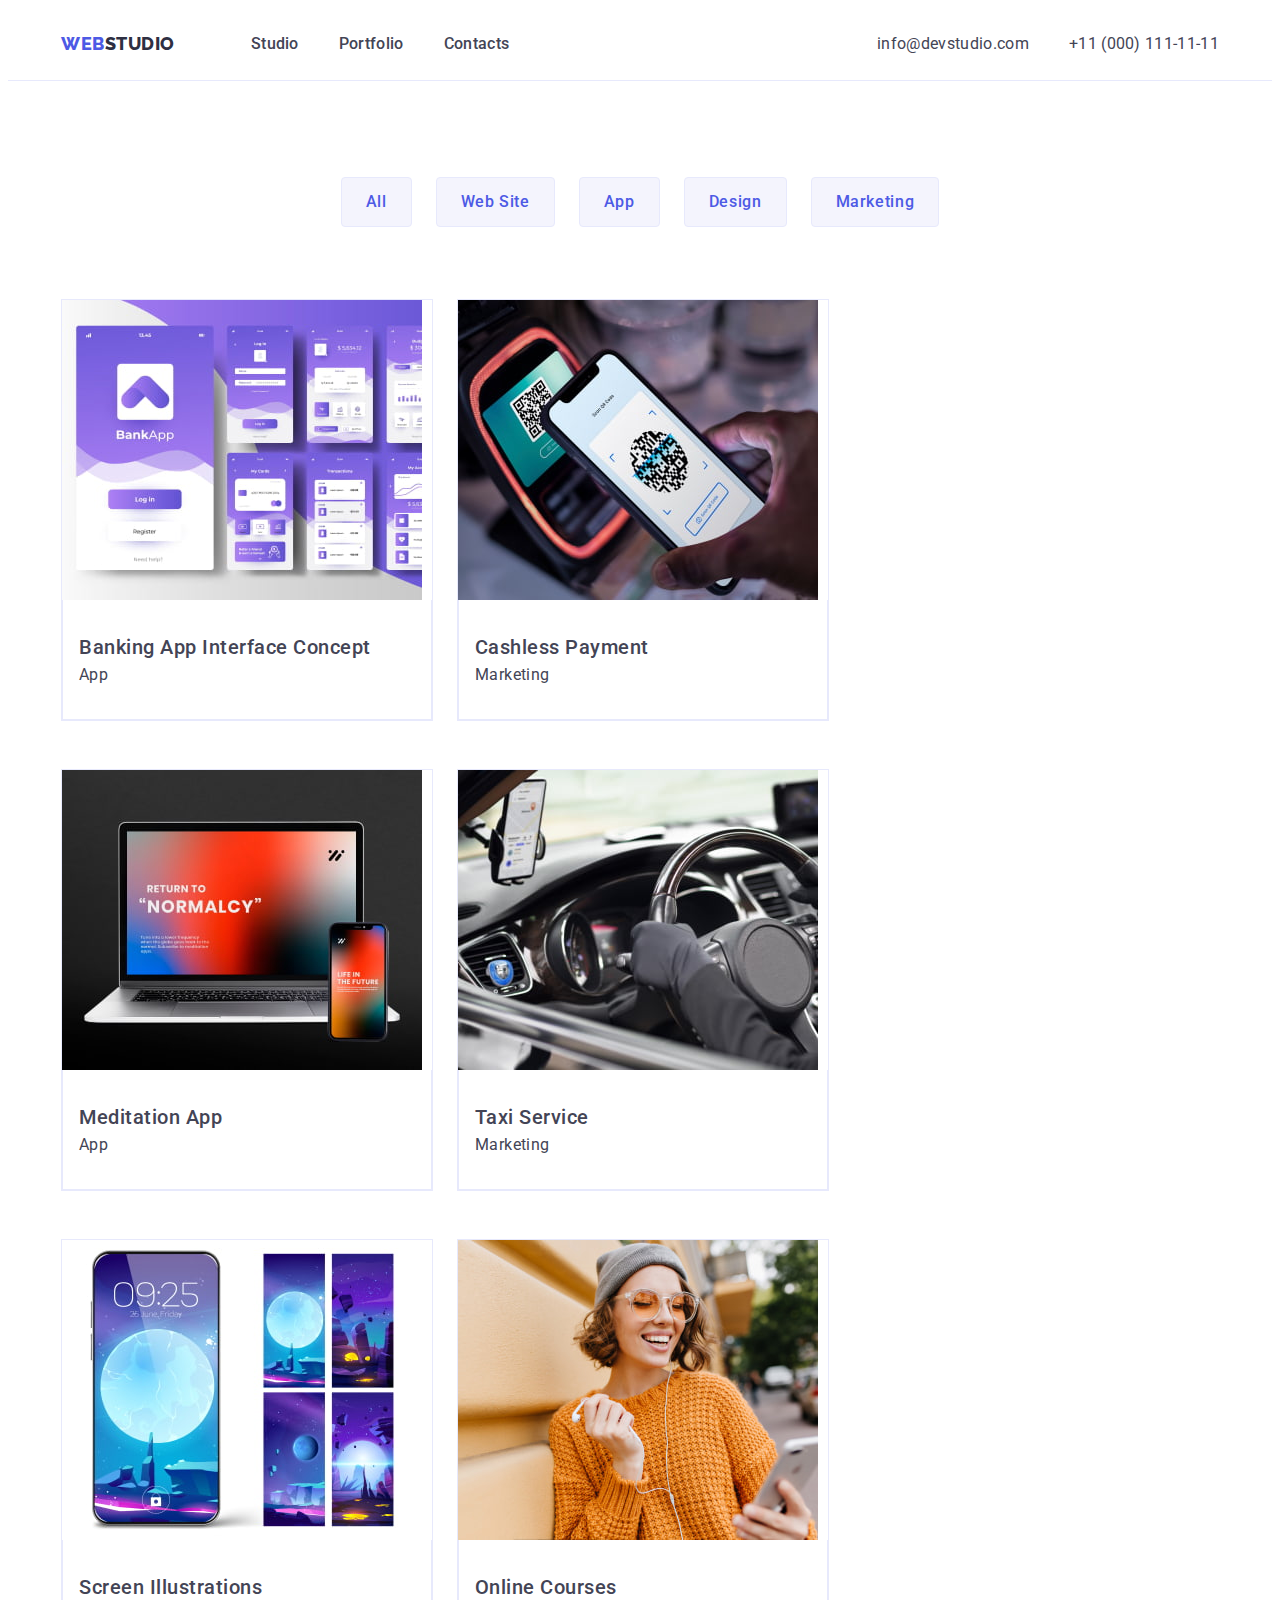
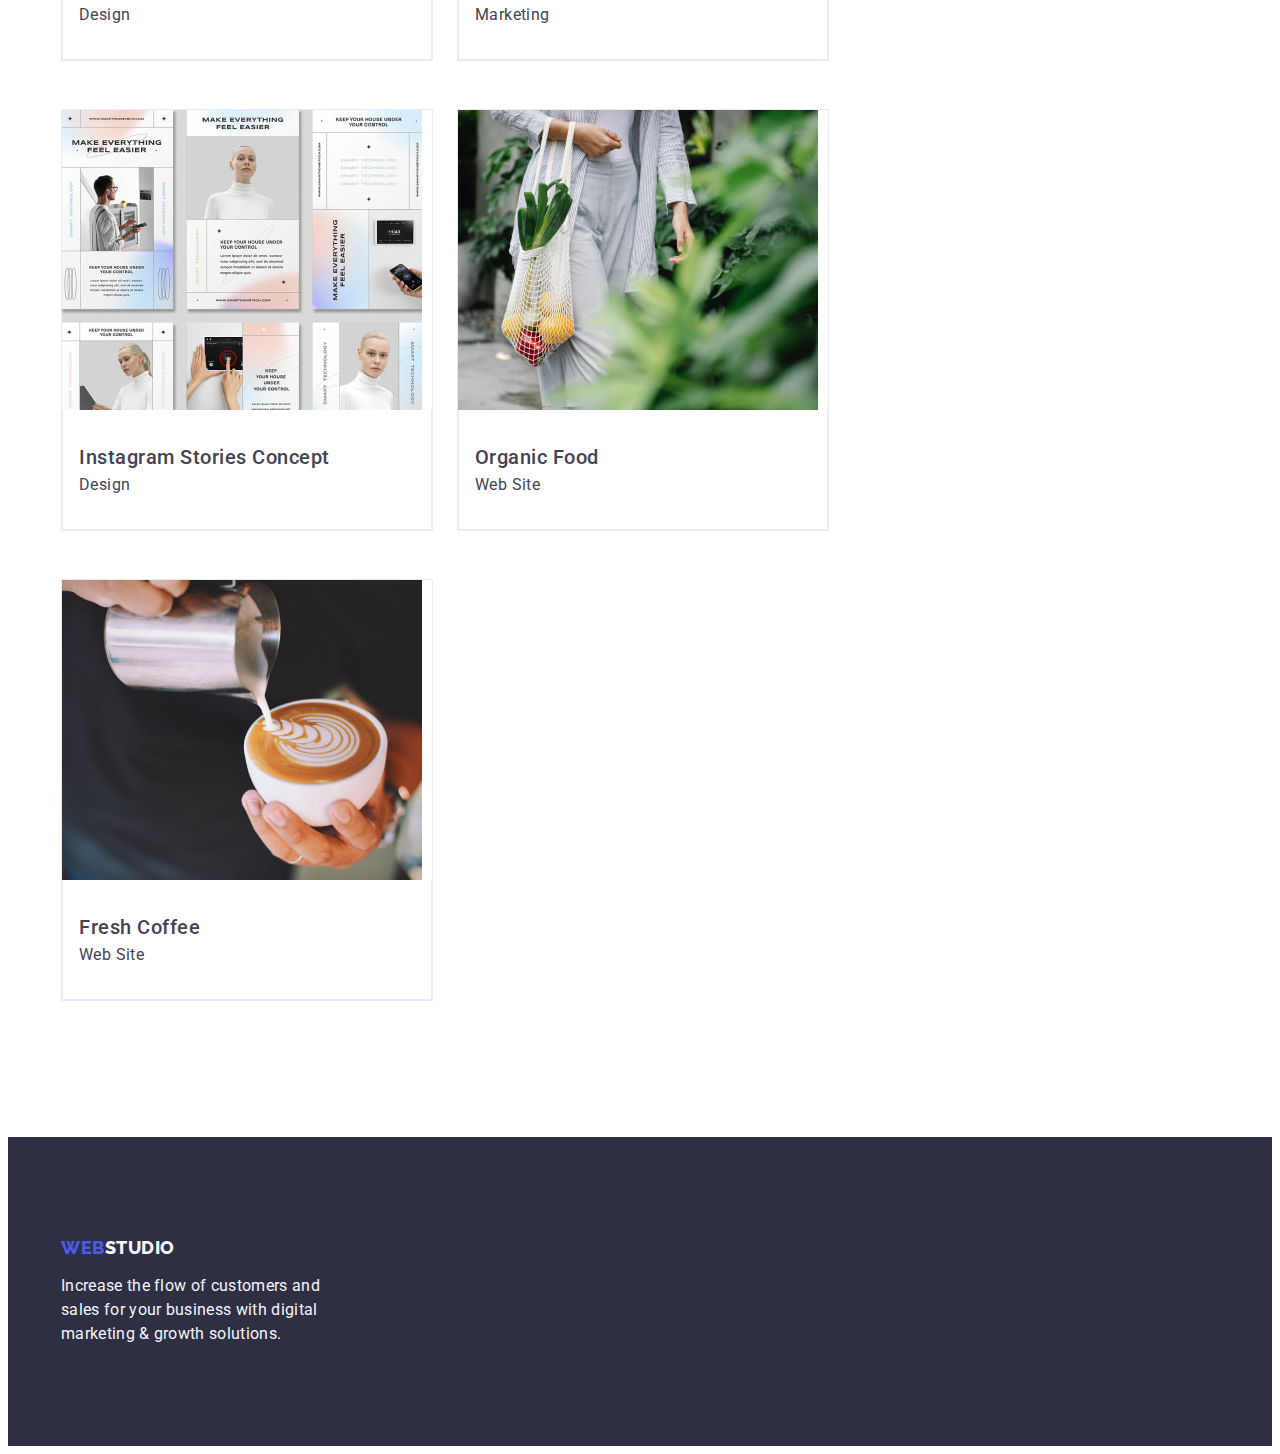
==== commit a735e3b6: "replays" ====
--- a/portfolio.html
+++ b/portfolio.html
@@ -177,7 +177,7 @@
     </main>
     <footer class="footer">
       <div class="container-footer container">
-        <a class="link web-logo-footer" href="./index.html">Web <span class="link studio-logo-footer">Studio</span>
+        <a class="link web-logo-footer logo" href="./index.html">Web <span class="link studio-logo-footer">Studio</span>
         </a>
         <p class="text-desc-foot">
           Increase the flow of customers and sales for your business with digital
--- a/css/styles.css
+++ b/css/styles.css
@@ -52,6 +52,10 @@
   display: block;
   font-family: inherit;
   cursor: pointer;
+}
+
+.logo {
+  display: inline-block;
 }
 
 /* reset ends */
@@ -213,7 +217,6 @@
   min-width: 169px;
   height: 56px;
   border: none;
-  margin-bottom: 48px;
   background: var(--button-colors, #4d5ae5);
   color: var(--primary-white-color, #ffffff);
   font-family: var (--prymary-fonts);
@@ -277,7 +280,6 @@
 
 /* What are we doing section */
 .sections-what-are {
-  padding-top: 120px;
   background-color: #FFFFFF;
 }
 
@@ -360,7 +362,6 @@
 }
 
 .desc-name {
-  padding: 8px;
   color: var(--adres-text-color, #434455);
   font-size: 1rem;
   font-style: normal;
@@ -378,12 +379,10 @@
   background: var(--nav-log-foot-color, #2e2f42);
 }
 
-.container-footer {
-  display: block;
-}
+.container-footer {}
 
 .web-logo-footer {
-  display: inline-block;
+  display: flex;
   color: var(--button-colors, #4d5ae5);
   font-family: "Raleway", sans-serif;
   font-size: 18px;
@@ -458,6 +457,7 @@
   flex-wrap: wrap;
   column-gap: 24px;
   row-gap: 48px;
+  padding: 0;
 
 }
 
@@ -465,7 +465,9 @@
   width: calc((100% - 48px) / 3);
   border: 1px solid var(--cornflower, #E7E9FC);
   list-style: none;
-}
+  flex-shrink: 0;
+}
+
 
 .desc-title-port {
   padding: 32px 16px;
@@ -477,10 +479,9 @@
   font-size: 20px;
   font-style: normal;
   font-weight: 500;
-  line-height: 1.2em;
+  line-height: 1.55em;
   /* 120% */
-  letter-spacing: 0.02em;
-  margin-bottom: 8px
+  letter-spacing: 0.025em;
 }
 
 .text-desc-port {
@@ -489,5 +490,5 @@
   font-weight: 400;
   line-height: 1.5rem;
   /* 150% */
-  letter-spacing: 0.02rem;
+  letter-spacing: 0.025rem;
 }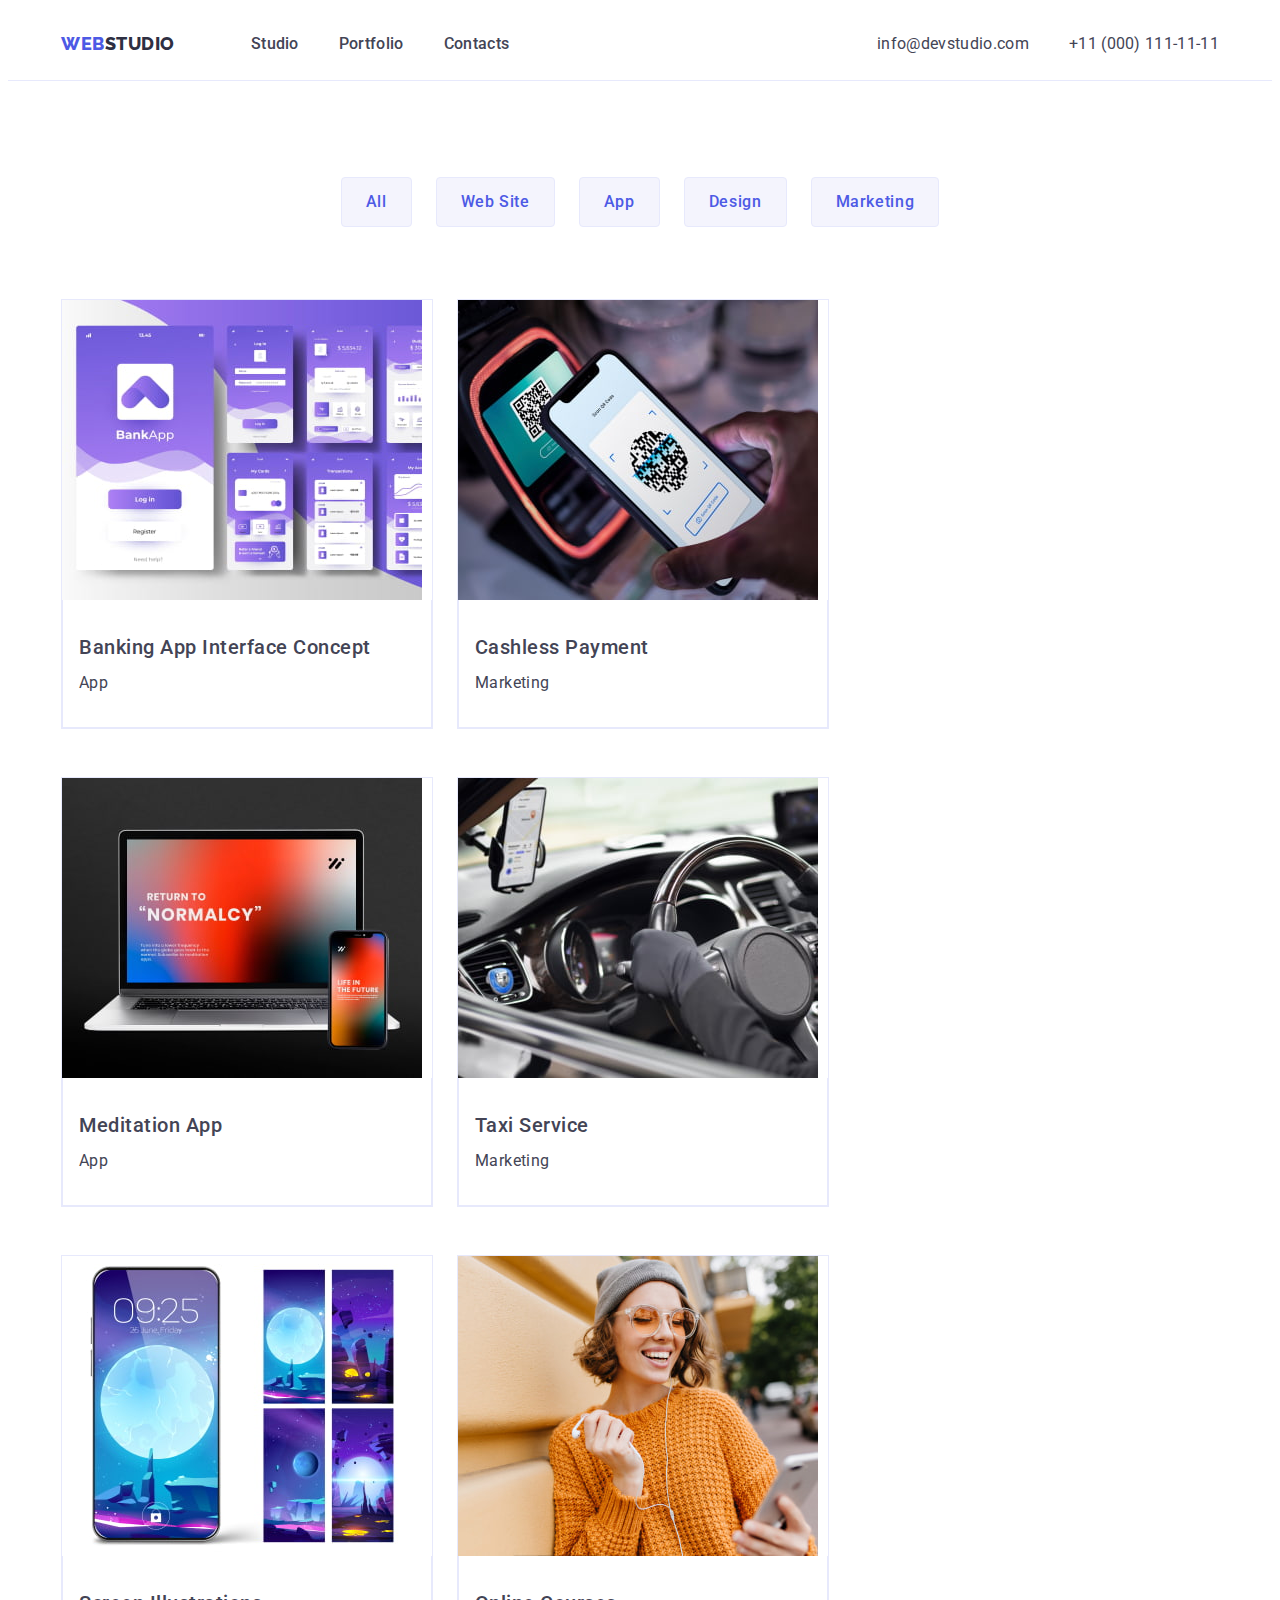
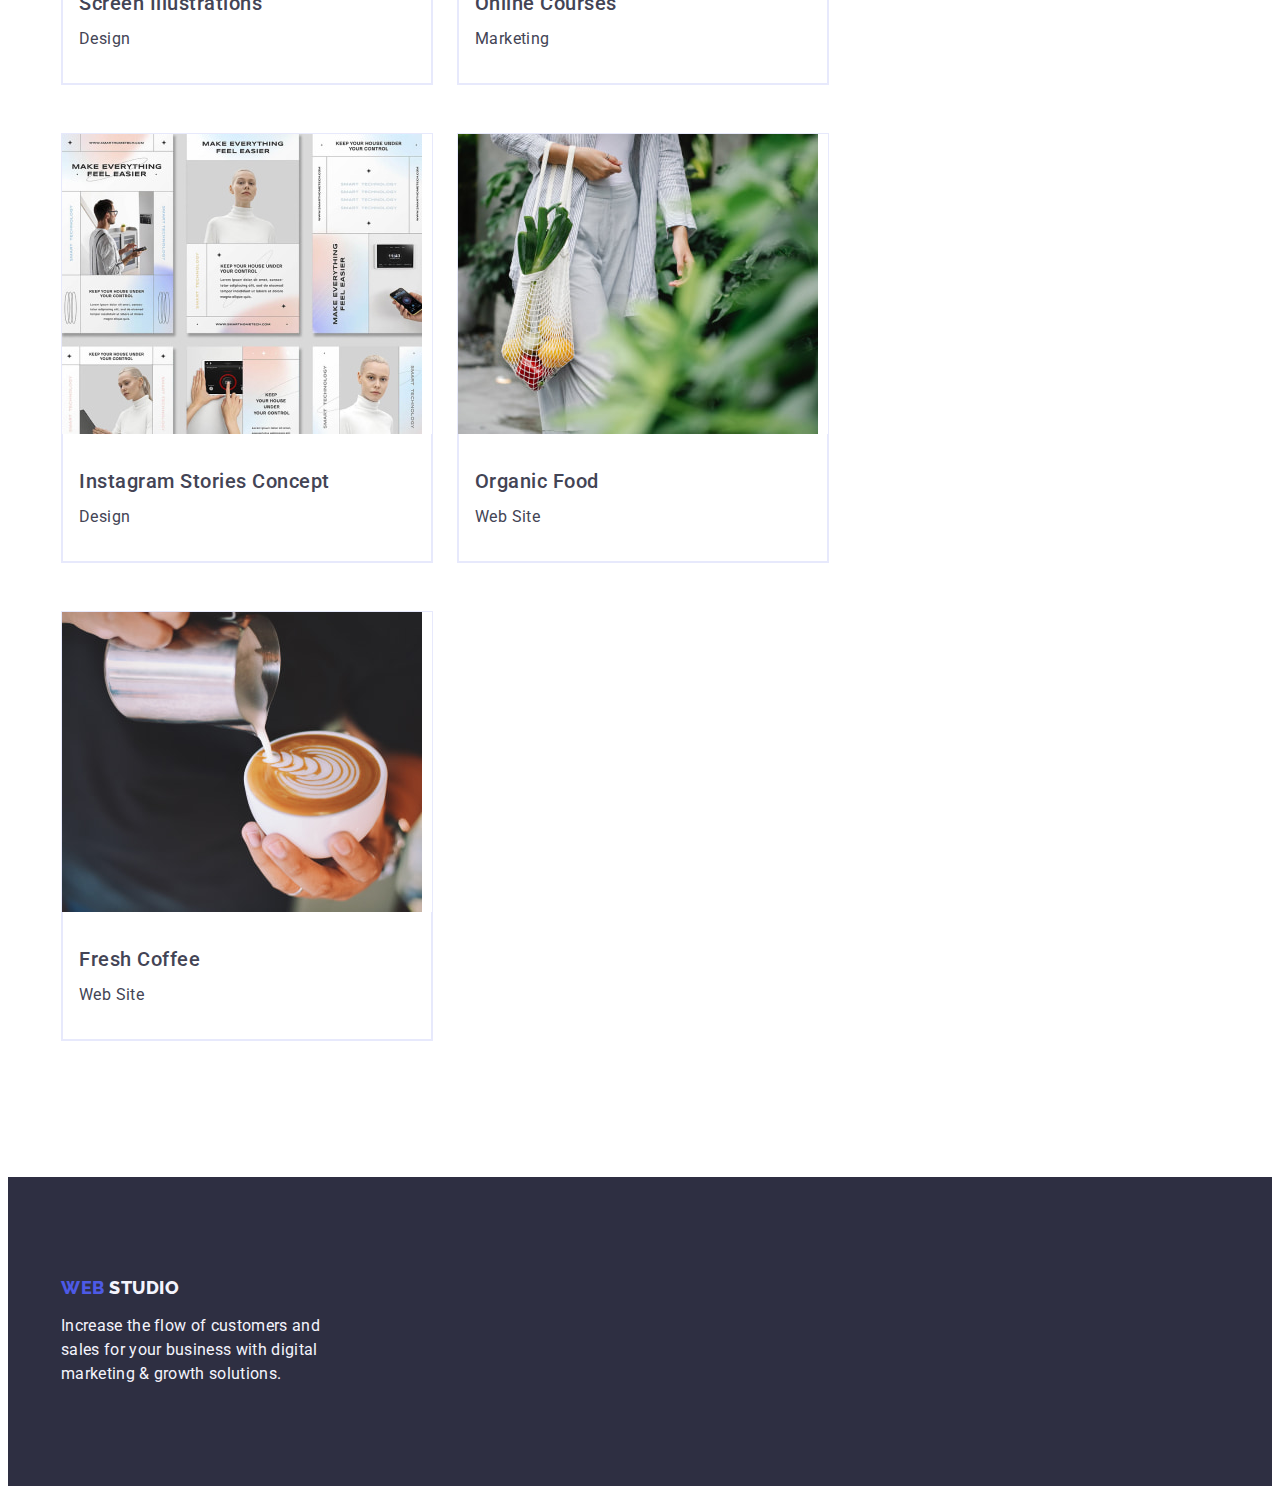
==== commit 5e0bf921: "footer" ====
--- a/portfolio.html
+++ b/portfolio.html
@@ -175,9 +175,10 @@
         </div>
       </section>
     </main>
-    <footer class="footer">
+    <footer class="footer-section">
       <div class="container-footer container">
-        <a class="link web-logo-footer logo" href="./index.html">Web <span class="link studio-logo-footer">Studio</span>
+        <a class="web-logo-footer web-logo link" href="./index.html">Web <span
+            class="link studio-logo-footer">Studio</span>
         </a>
         <p class="text-desc-foot">
           Increase the flow of customers and sales for your business with digital
--- a/css/styles.css
+++ b/css/styles.css
@@ -54,9 +54,6 @@
   cursor: pointer;
 }
 
-.logo {
-  display: inline-block;
-}
 
 /* reset ends */
 .section {
@@ -372,39 +369,6 @@
   text-align: center;
 }
 
-
-/* Footer section */
-.footer {
-  padding: 100px 0;
-  background: var(--nav-log-foot-color, #2e2f42);
-}
-
-.container-footer {}
-
-.web-logo-footer {
-  display: flex;
-  color: var(--button-colors, #4d5ae5);
-  font-family: "Raleway", sans-serif;
-  font-size: 18px;
-  font-style: normal;
-  font-weight: 800;
-  line-height: 1.17em;
-  letter-spacing: 0.03em;
-  text-transform: uppercase;
-  margin-bottom: 16px;
-}
-
-.studio-logo-footer {
-  color: #f4f4fd;
-}
-
-.text-desc-foot {
-  width: 264px;
-  color: var(--classic-background-color);
-  line-height: 1.5;
-  letter-spacing: 0.02em;
-}
-
 /* Porfolio */
 /* sektion button */
 .section-but-port {
@@ -482,6 +446,8 @@
   line-height: 1.55em;
   /* 120% */
   letter-spacing: 0.025em;
+  margin-bottom: 8px;
+
 }
 
 .text-desc-port {
@@ -491,4 +457,31 @@
   line-height: 1.5rem;
   /* 150% */
   letter-spacing: 0.025rem;
+}
+
+/* Footer section */
+.footer-section {
+  padding: 100px 0;
+  background: var(--nav-log-foot-color, #2e2f42);
+}
+
+.container-footer {
+  display: block;
+}
+
+.web-logo-footer {
+  display: inline-block;
+  margin-bottom: 16px;
+}
+
+.studio-logo-footer {
+  color: #f4f4fd;
+
+}
+
+.text-desc-foot {
+  width: 264px;
+  color: var(--classic-background-color);
+  line-height: 1.5;
+  letter-spacing: 0.02em;
 }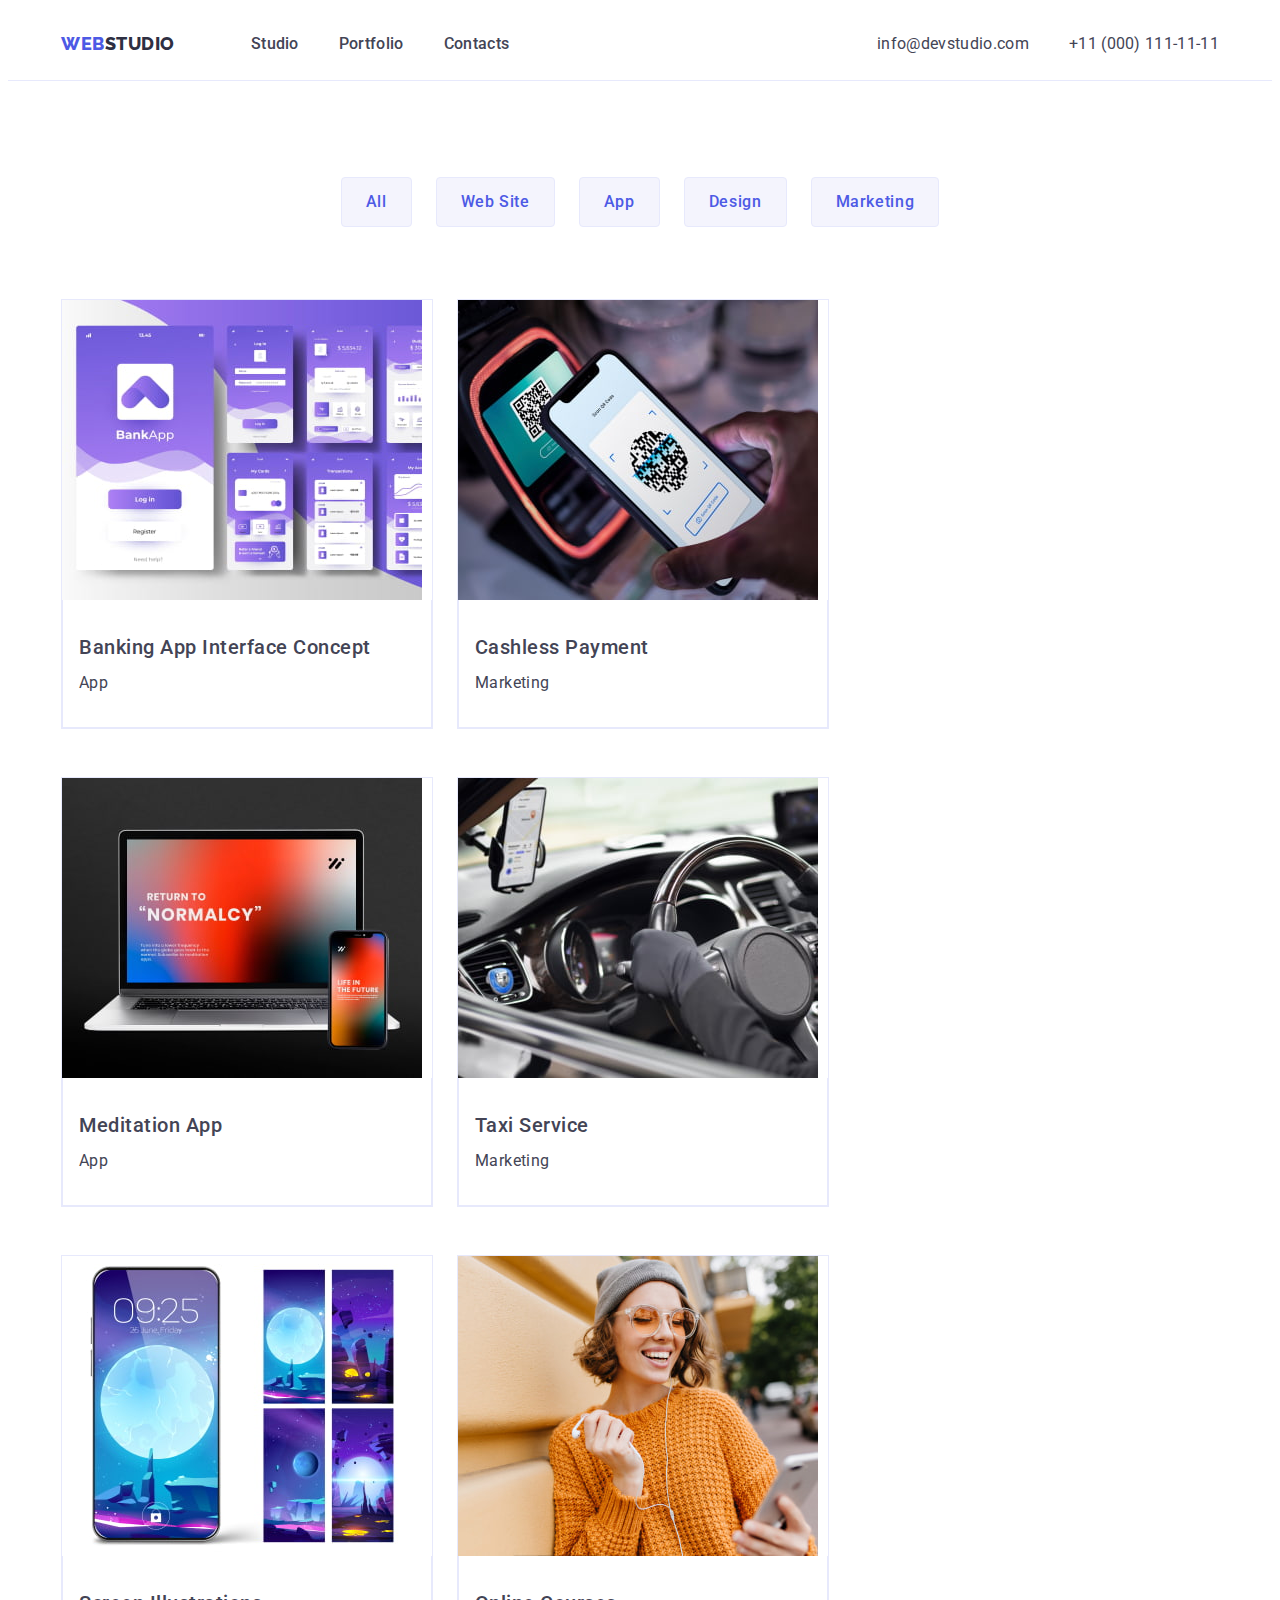
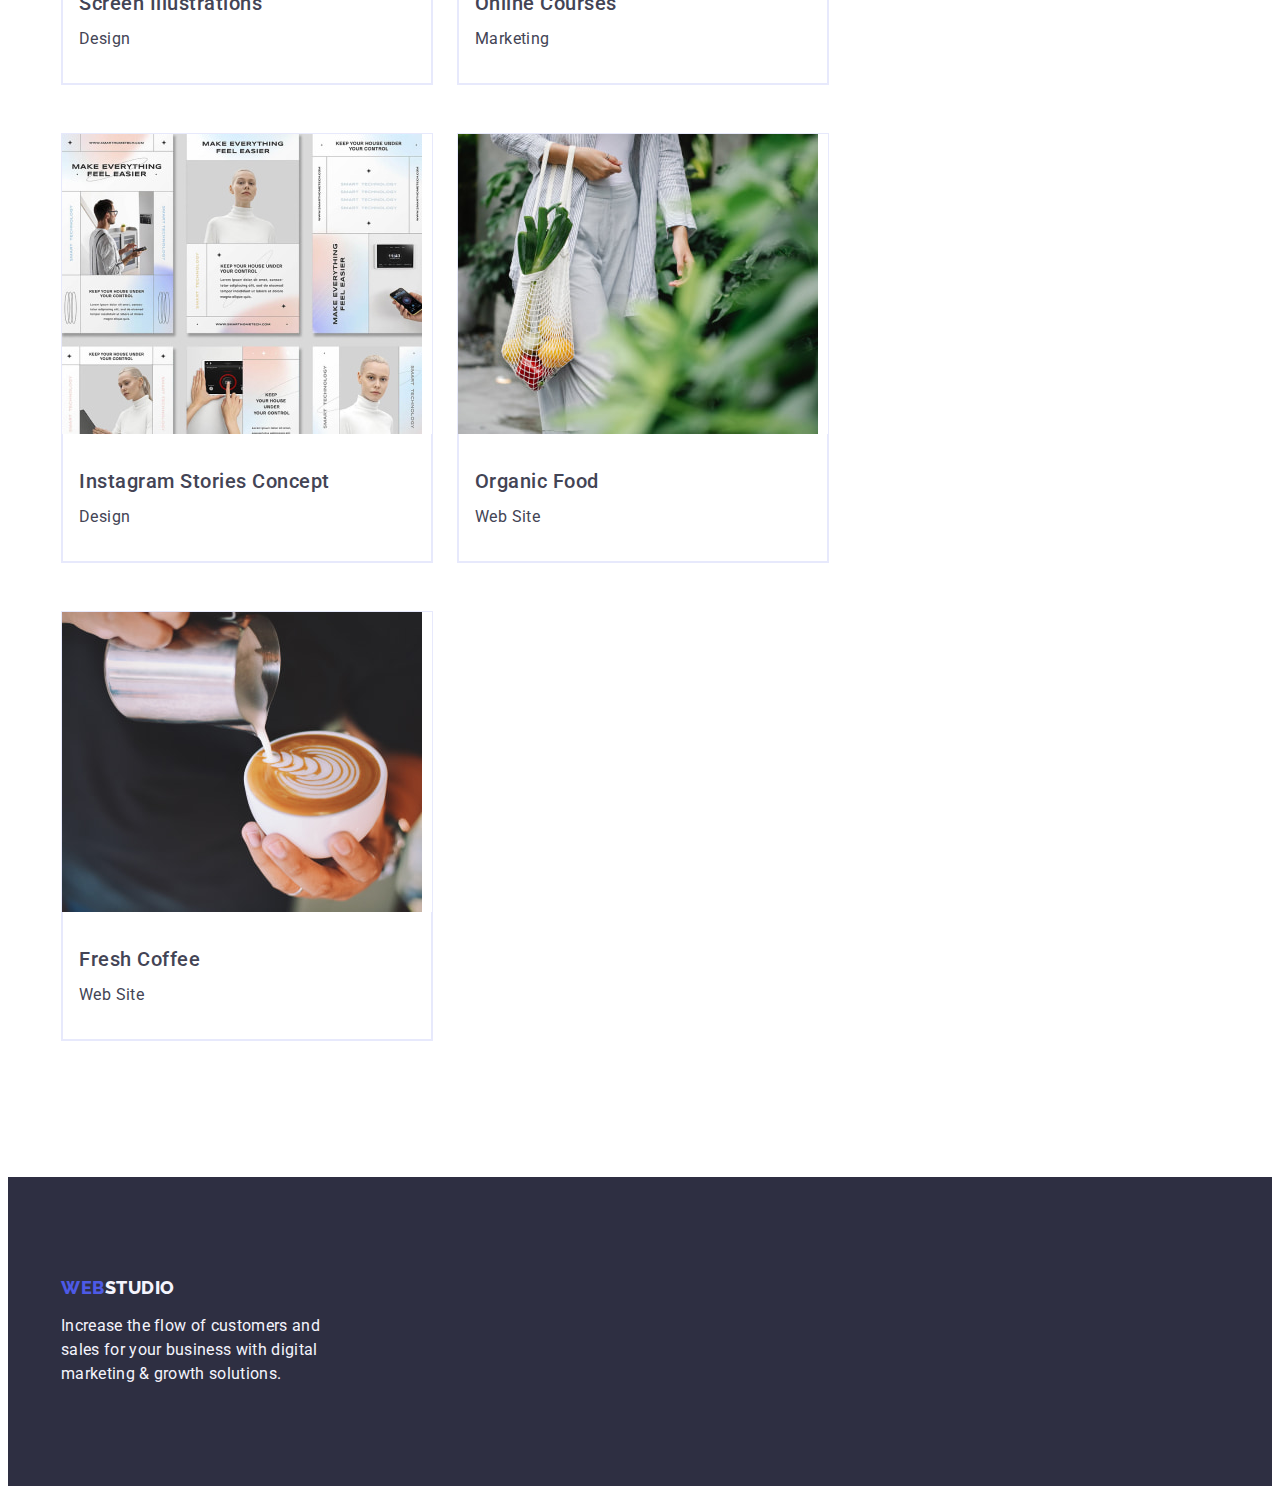
==== commit b53376f2: "foter probil" ====
--- a/portfolio.html
+++ b/portfolio.html
@@ -177,7 +177,7 @@
     </main>
     <footer class="footer-section">
       <div class="container-footer container">
-        <a class="web-logo-footer web-logo link" href="./index.html">Web <span
+        <a class="web-logo-footer web-logo link" href="./index.html">Web<span
             class="link studio-logo-footer">Studio</span>
         </a>
         <p class="text-desc-foot">
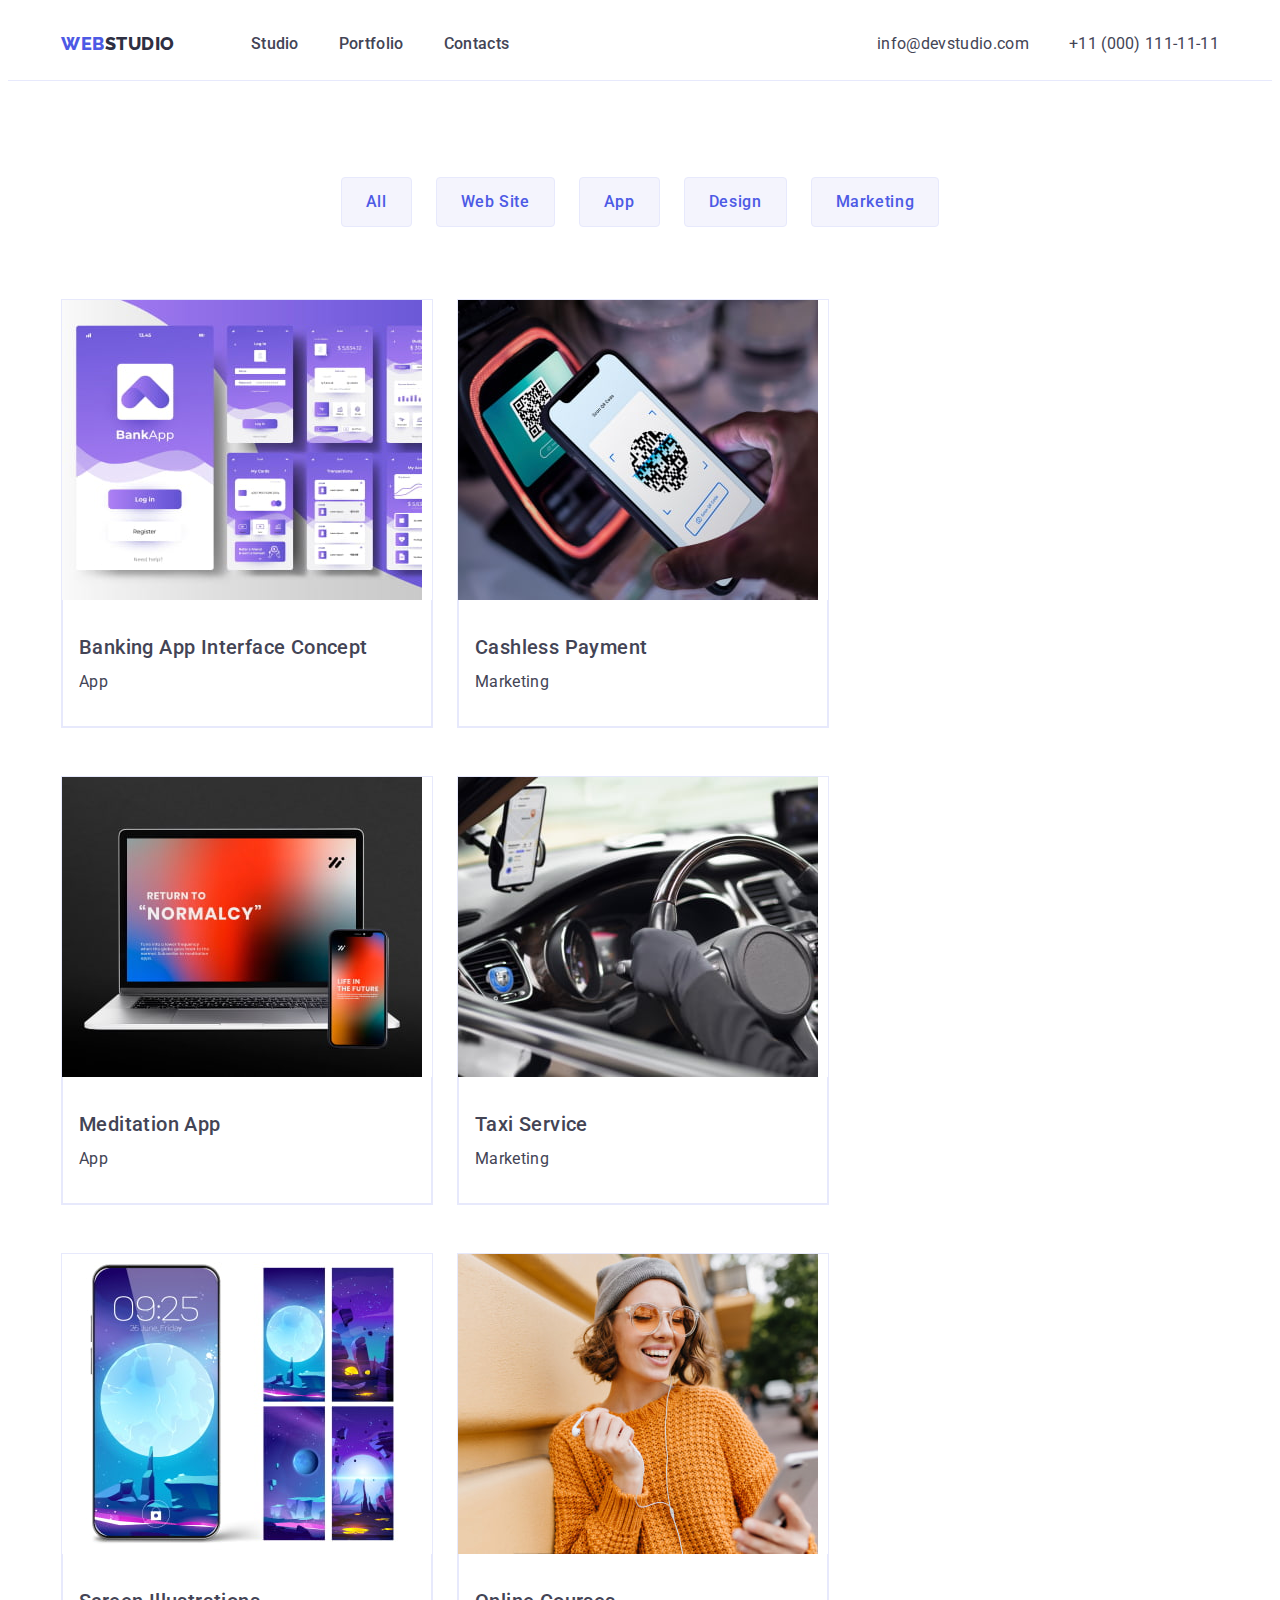
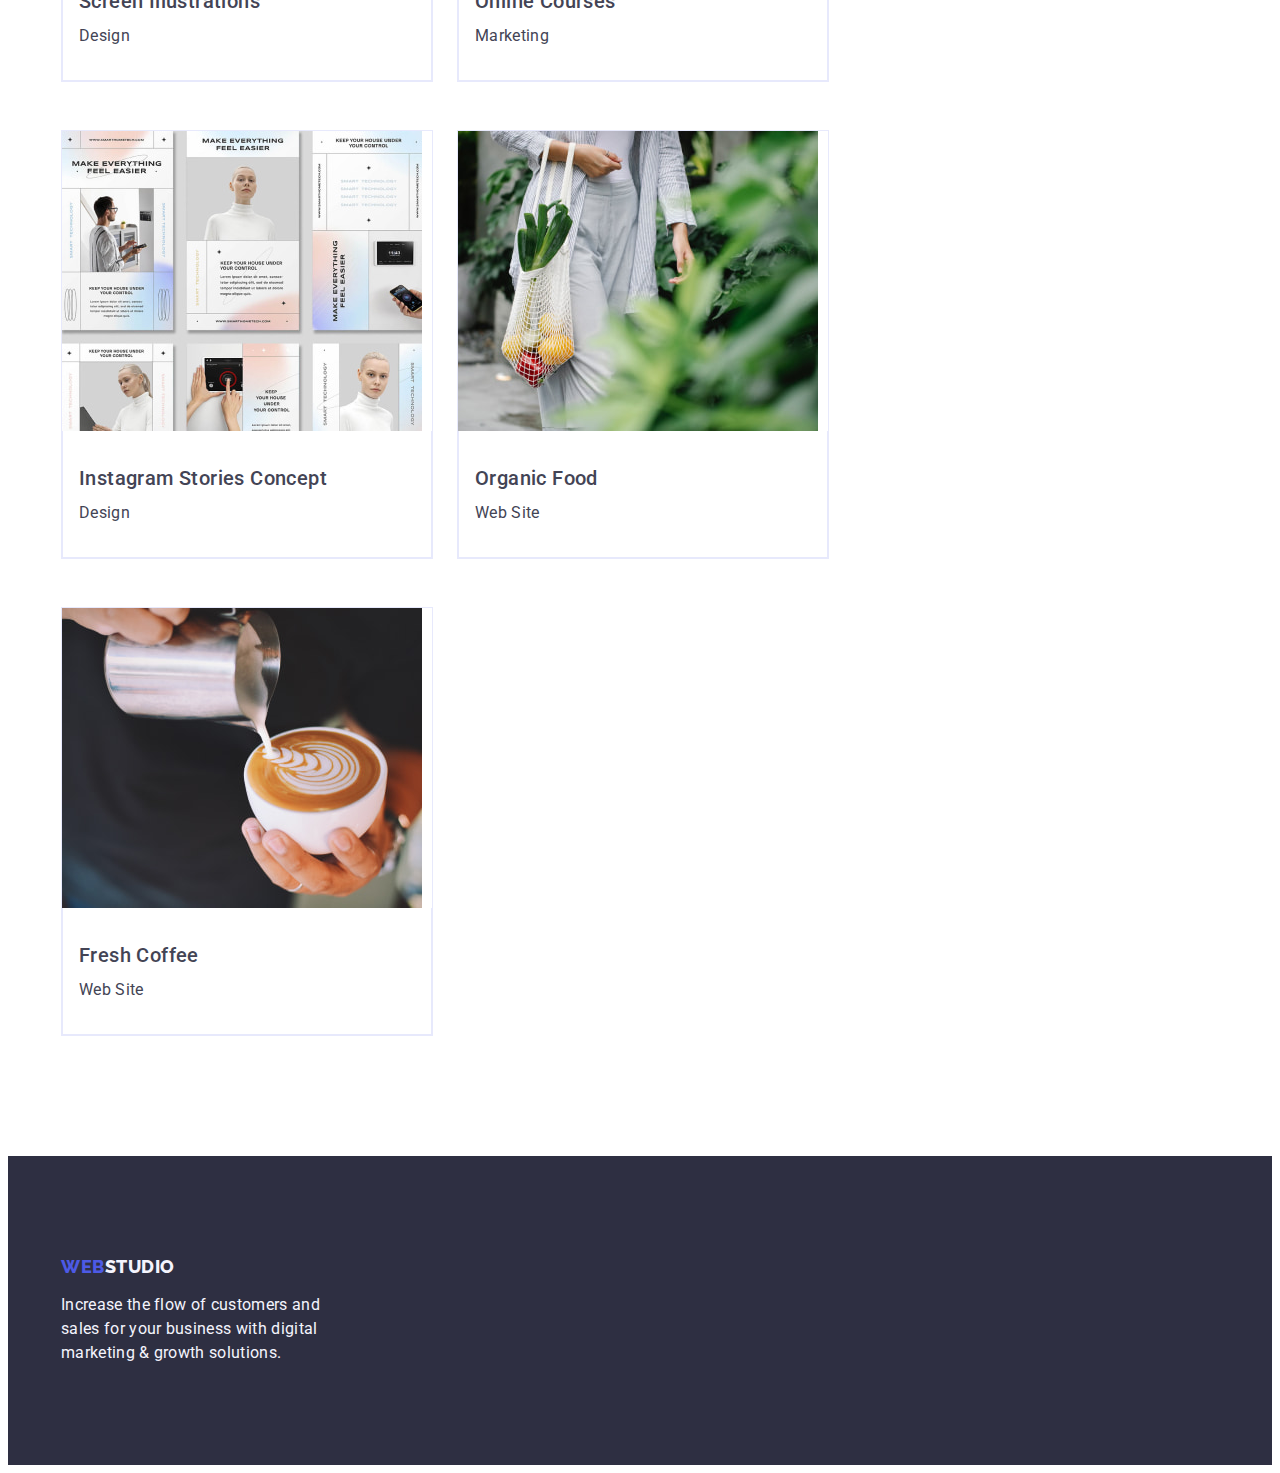
==== commit 5d6e3b59: "poort list" ====
--- a/portfolio.html
+++ b/portfolio.html
@@ -71,7 +71,7 @@
           </ul>
           <!-- section image -->
 
-          <ul class="images-list-port">
+          <ul class="images-list-port list">
 
             <li class="images-link-port">
               <a class="link" href="#">
--- a/css/styles.css
+++ b/css/styles.css
@@ -436,6 +436,7 @@
 .desc-title-port {
   padding: 32px 16px;
   border: 1px solid #e7e9fc;
+  background: var(--primary-white-color);
   border-top: none;
 }
 
@@ -443,9 +444,9 @@
   font-size: 20px;
   font-style: normal;
   font-weight: 500;
-  line-height: 1.55em;
+  line-height: 1.5em;
   /* 120% */
-  letter-spacing: 0.025em;
+  letter-spacing: 0.02em;
   margin-bottom: 8px;
 
 }
@@ -454,9 +455,9 @@
   font-size: 16px;
   font-style: normal;
   font-weight: 400;
-  line-height: 1.5rem;
+  line-height: 1.5em;
   /* 150% */
-  letter-spacing: 0.025rem;
+  letter-spacing: 0.02em;
 }
 
 /* Footer section */
